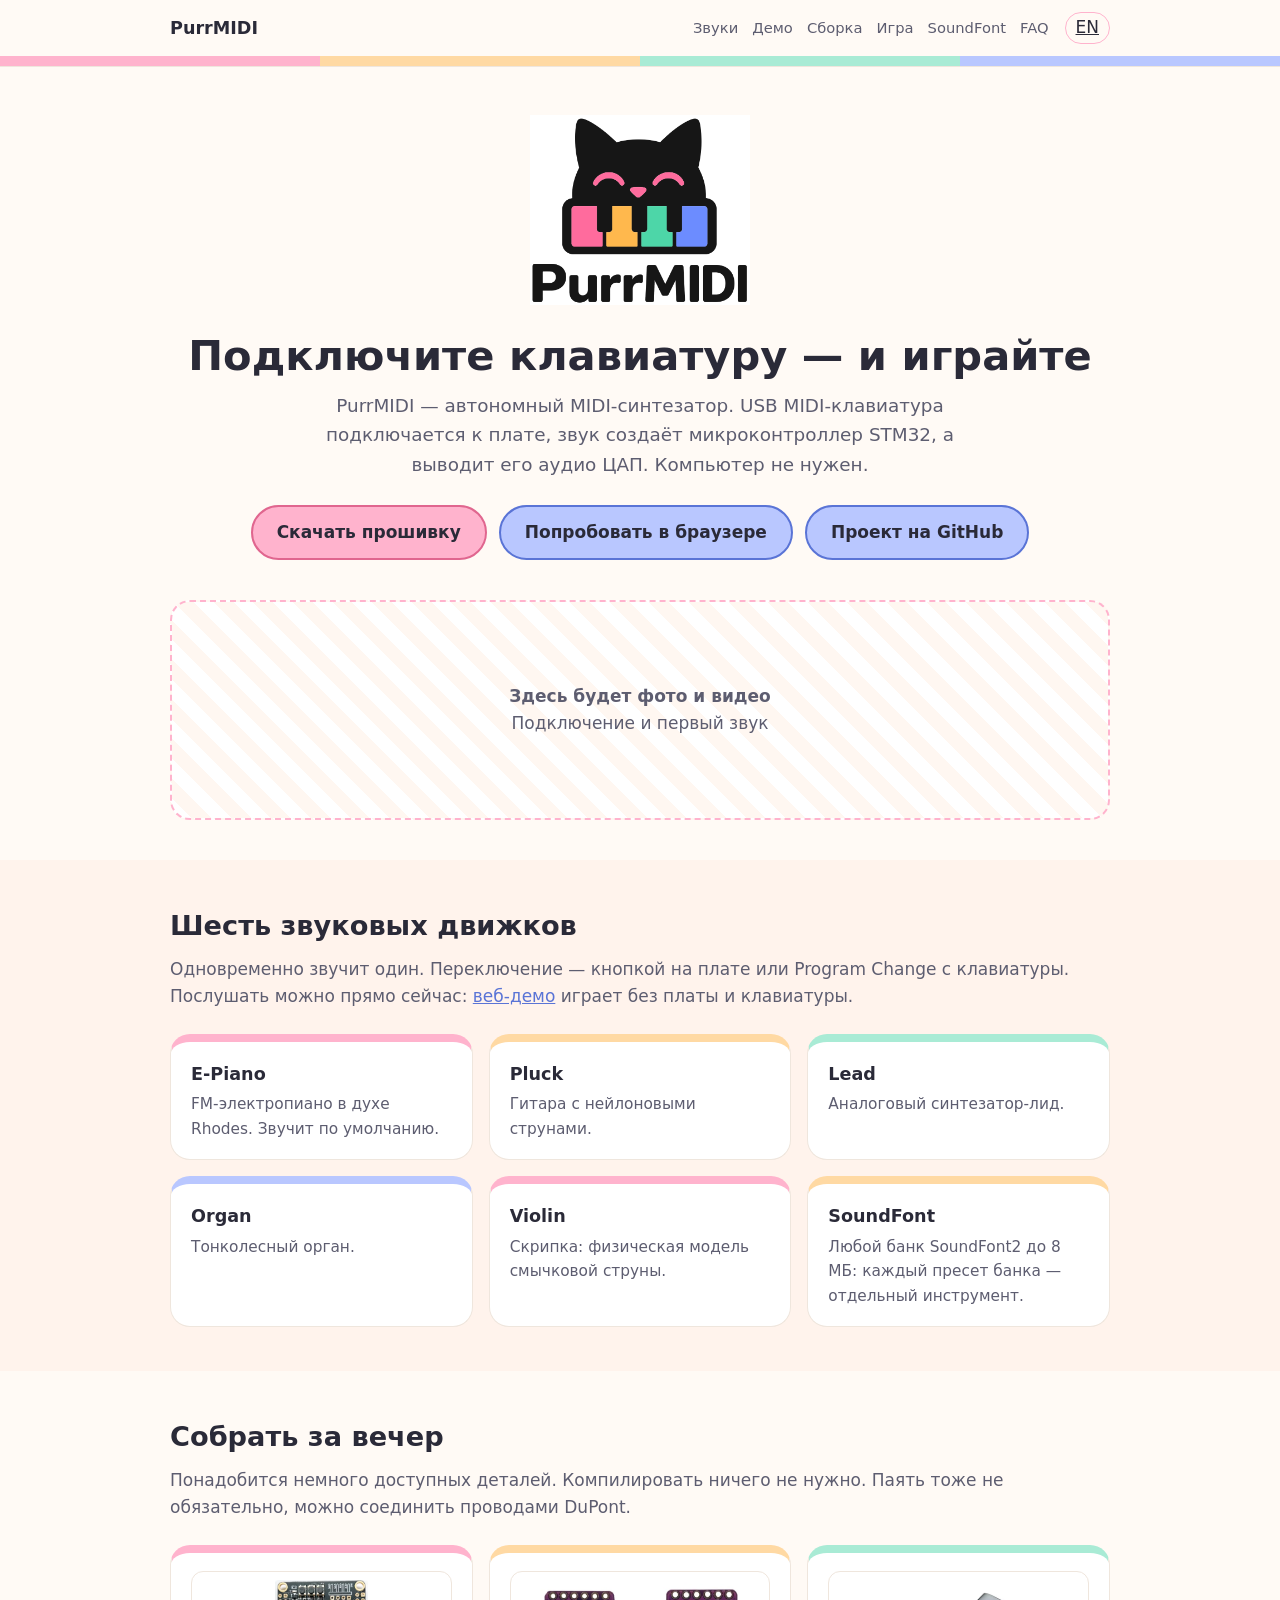
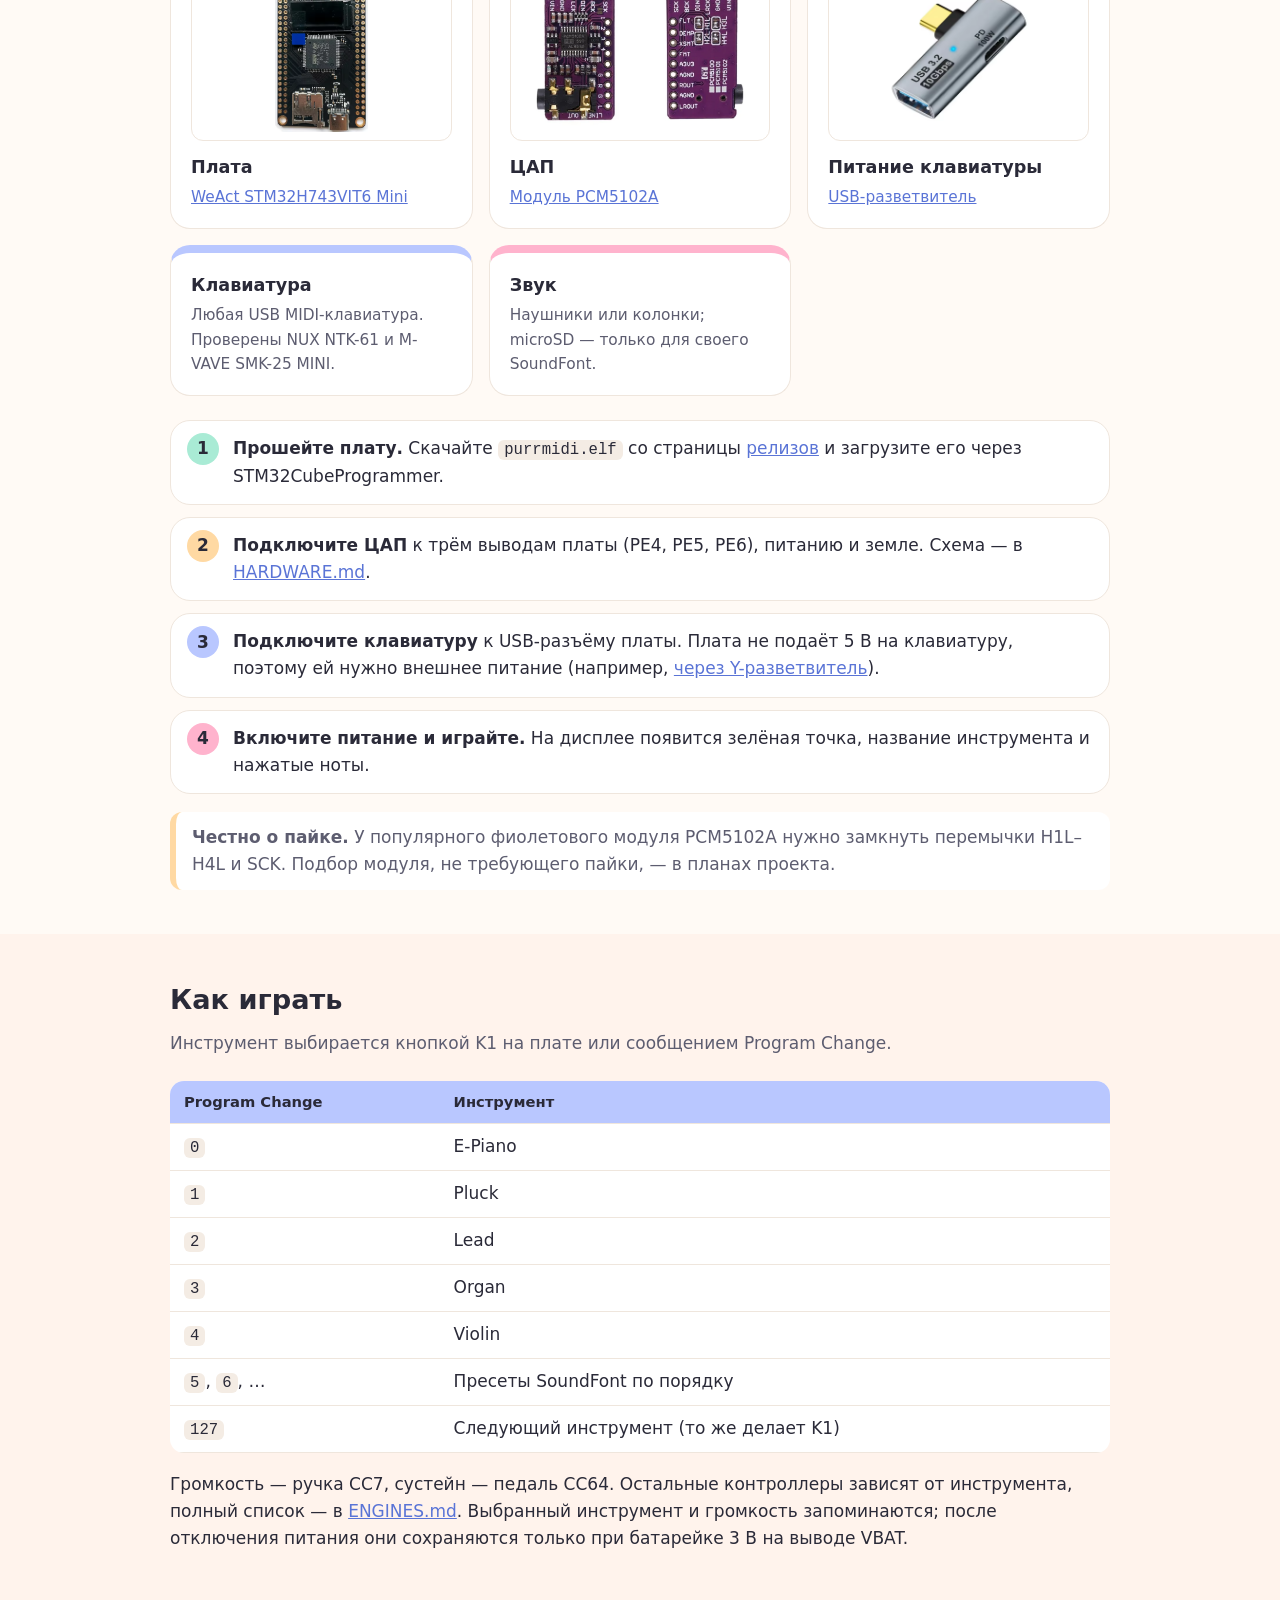
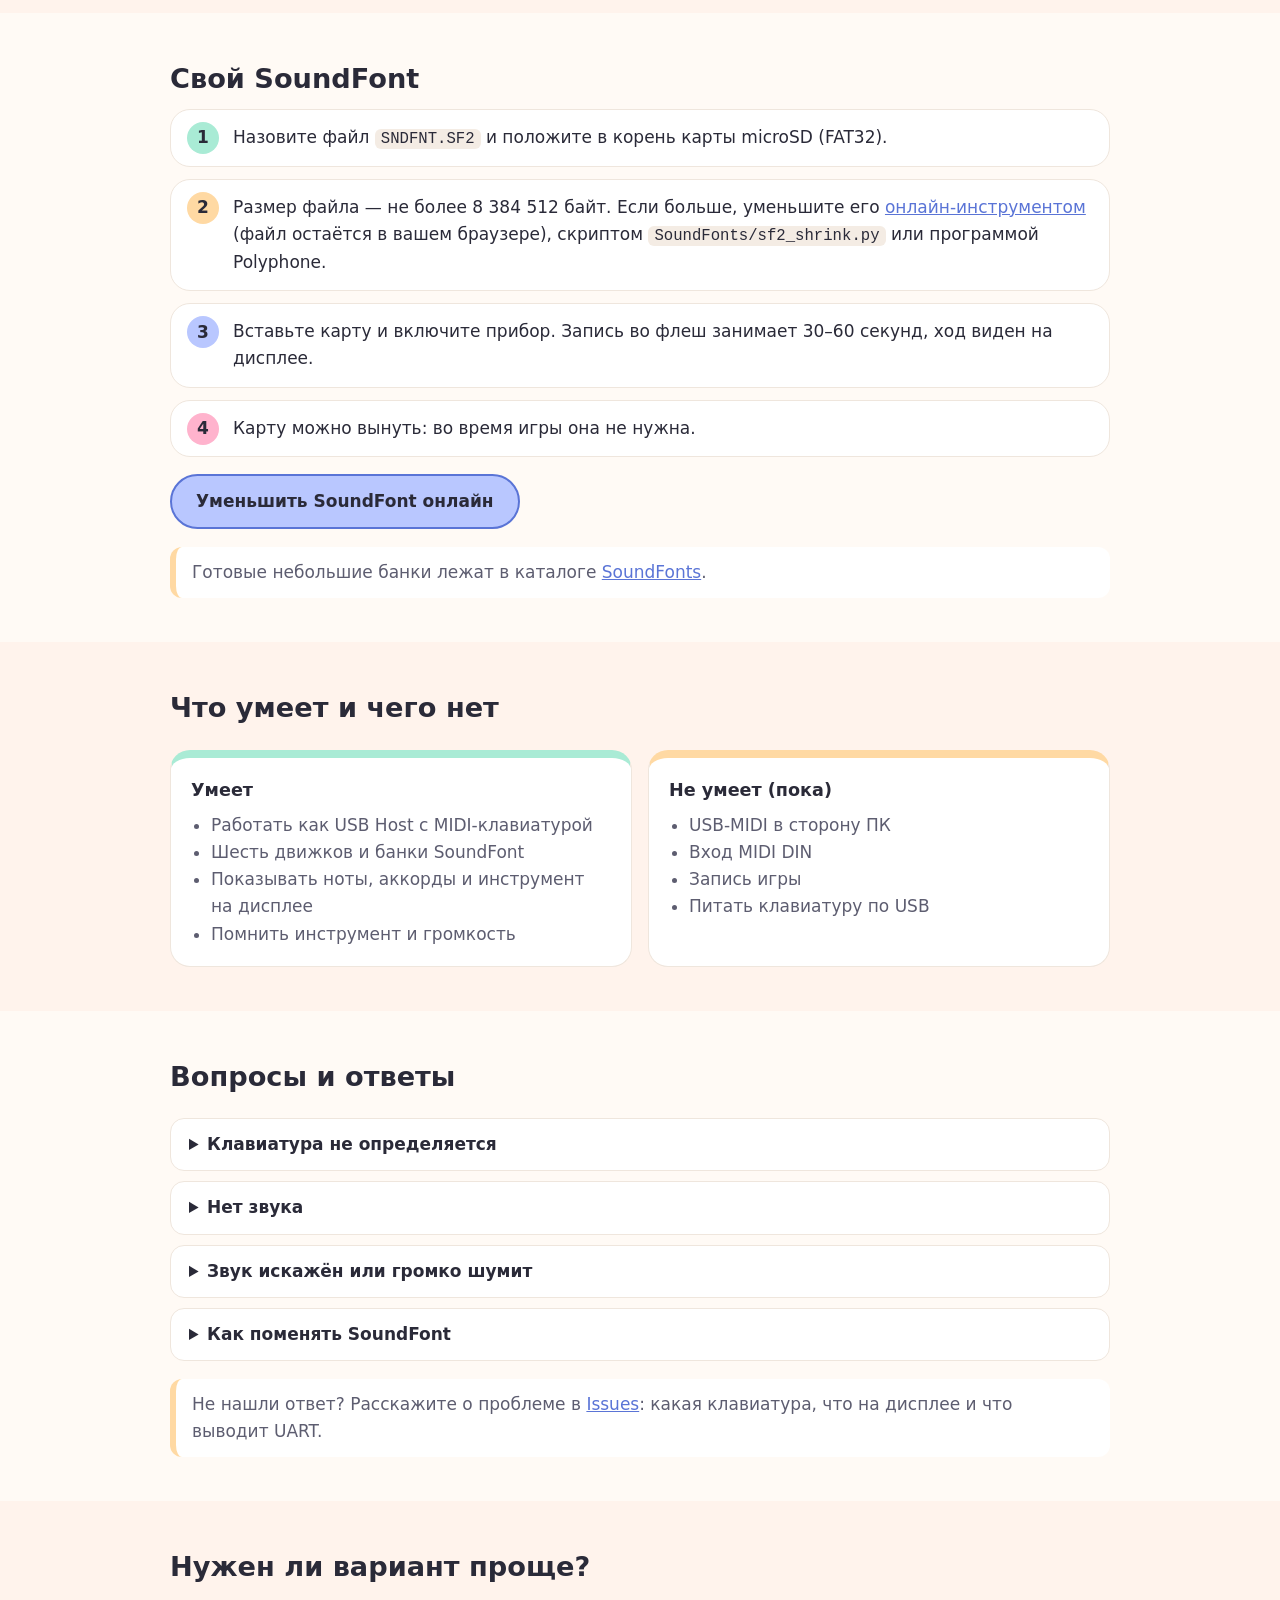
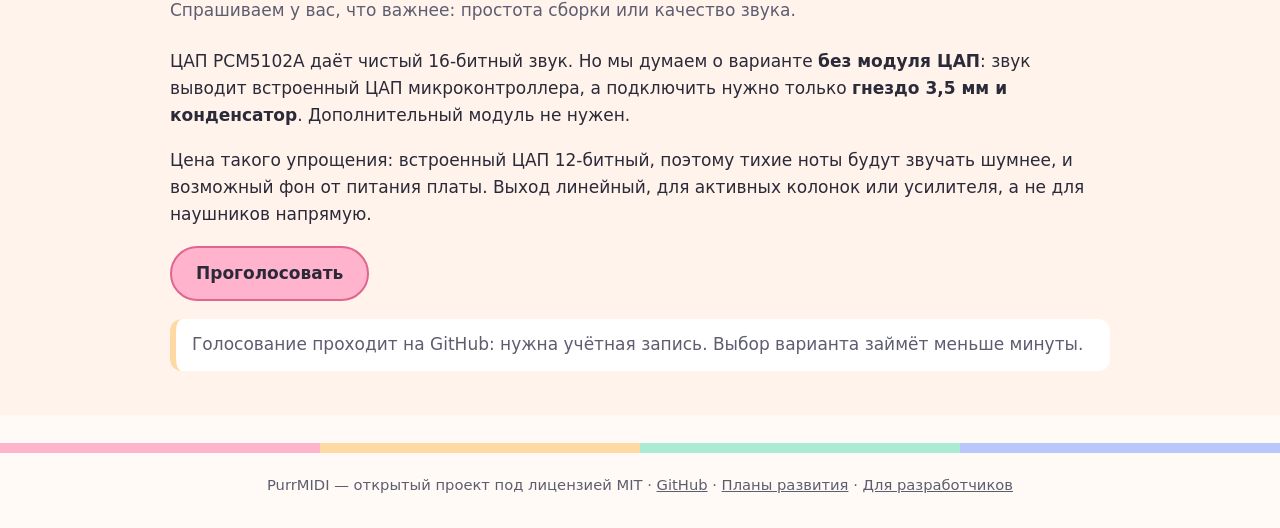
==== site/index.html @ 0ff38f35 "purrmidi-web-demo.patch" ====
<!DOCTYPE html>
<html lang="ru">
<head>
<meta charset="utf-8">
<meta name="viewport" content="width=device-width, initial-scale=1">
<title>PurrMIDI — автономный MIDI-синтезатор на STM32</title>
<meta name="description" content="Подключите USB MIDI-клавиатуру — и сразу играйте. DIY за вечер, открытый код.">
<link rel="icon" href="logo.png">
<link rel="alternate" hreflang="en" href="en/">
<link rel="stylesheet" href="style.css">
</head>
<body>

<header class="top">
  <div class="wrap">
    <a class="brand" href="#">PurrMIDI</a>
    <nav>
      <a href="#sounds">Звуки</a>
      <a href="demo/">Демо</a>
      <a href="#build">Сборка</a>
      <a href="#play">Игра</a>
      <a href="#soundfont">SoundFont</a>
      <a href="#faq">FAQ</a>
    </nav>
    <a class="lang" href="en/">EN</a>
  </div>
  <div class="keys"><i></i><i></i><i></i><i></i></div>
</header>

<main>
<div class="wrap hero">
  <img class="logo" src="logo.png" alt="PurrMIDI: чёрный кот за разноцветными клавишами">
  <h1>Подключите клавиатуру — и играйте</h1>
  <p class="lead">PurrMIDI — автономный MIDI-синтезатор. USB MIDI-клавиатура подключается к плате, звук создаёт микроконтроллер STM32, а выводит его аудио ЦАП. Компьютер не нужен.</p>
  <div class="btns">
    <a class="btn" href="https://github.com/purrrock/purrmidi/releases/latest">Скачать прошивку</a>
    <a class="btn alt" href="demo/">Попробовать в браузере</a>
    <a class="btn alt" href="https://github.com/purrrock/purrmidi">Проект на GitHub</a>
  </div>
</div>

<div class="wrap" style="padding-bottom:40px">
  <div class="media">
    <div><strong>Здесь будет фото и видео</strong><br>Подключение и первый звук</div>
  </div>
</div>

<section id="sounds" class="tint">
  <div class="wrap">
    <h2>Шесть звуковых движков</h2>
    <p class="sub">Одновременно звучит один. Переключение — кнопкой на плате или Program Change с клавиатуры. Послушать можно прямо сейчас: <a href="demo/">веб-демо</a> играет без платы и клавиатуры.</p>
    <div class="grid">
      <div class="card"><h3>E-Piano</h3><p>FM-электропиано в духе Rhodes. Звучит по умолчанию.</p></div>
      <div class="card"><h3>Pluck</h3><p>Гитара с нейлоновыми струнами.</p></div>
      <div class="card"><h3>Lead</h3><p>Аналоговый синтезатор-лид.</p></div>
      <div class="card"><h3>Organ</h3><p>Тонколесный орган.</p></div>
      <div class="card"><h3>Violin</h3><p>Скрипка: физическая модель смычковой струны.</p></div>
      <div class="card"><h3>SoundFont</h3><p>Любой банк SoundFont2 до 8 МБ: каждый пресет банка — отдельный инструмент.</p></div>
    </div>
  </div>
</section>

<section id="build">
  <div class="wrap">
    <h2>Собрать за вечер</h2>
    <p class="sub">Понадобится немного доступных деталей. Компилировать ничего не нужно. Паять тоже не обязательно, можно соединить проводами DuPont.</p>
    <div class="grid" style="margin-bottom:24px">
      <div class="card part"><a class="pic" href="https://aliexpress.ru/item/1005006632336183.html"><img src="WeAct_STM32H743VIT6_mini.png" width="287" height="466" alt="Плата WeAct STM32H743VIT6 Mini: чип, дисплей, разъёмы microSD и USB-C" loading="lazy"></a><h3>Плата</h3><p><a href="https://aliexpress.ru/item/1005006632336183.html">WeAct STM32H743VIT6 Mini</a></p></div>
      <div class="card part"><a class="pic" href="https://aliexpress.ru/item/1005009717341228.html"><img src="PCM5102.webp" width="800" height="800" alt="Модуль ЦАП PCM5102A, вид спереди и сзади" loading="lazy"></a><h3>ЦАП</h3><p><a href="https://aliexpress.ru/item/1005009717341228.html">Модуль PCM5102A</a></p></div>
      <div class="card part"><a class="pic" href="https://aliexpress.ru/item/1005008193444956.html"><img src="y-conn.avif" width="640" height="640" alt="Угловой USB-переходник с дополнительным портом питания USB-C" loading="lazy"></a><h3>Питание клавиатуры</h3><p><a href="https://aliexpress.ru/item/1005008193444956.html">USB-разветвитель</a></p></div>
      <div class="card"><h3>Клавиатура</h3><p>Любая USB MIDI-клавиатура. Проверены NUX NTK-61 и M-VAVE SMK-25 MINI.</p></div>
      <div class="card"><h3>Звук</h3><p>Наушники или колонки; microSD — только для своего SoundFont.</p></div>
    </div>
    <ol class="steps">
      <li><strong>Прошейте плату.</strong> Скачайте <code>purrmidi.elf</code> со страницы <a href="https://github.com/purrrock/purrmidi/releases/latest">релизов</a> и загрузите его через STM32CubeProgrammer.</li>
      <li><strong>Подключите ЦАП</strong> к трём выводам платы (PE4, PE5, PE6), питанию и земле. Схема — в <a href="https://github.com/purrrock/purrmidi/blob/main/docs/HARDWARE.md">HARDWARE.md</a>.</li>
      <li><strong>Подключите клавиатуру</strong> к USB-разъёму платы. Плата не подаёт 5 В на клавиатуру, поэтому ей нужно внешнее питание (например, <a href="https://aliexpress.ru/item/1005008193444956.html">через Y-разветвитель</a>).</li>
      <li><strong>Включите питание и играйте.</strong> На дисплее появится зелёная точка, название инструмента и нажатые ноты.</li>
    </ol>
    <p class="note"><strong>Честно о пайке.</strong> У популярного фиолетового модуля PCM5102A нужно замкнуть перемычки H1L–H4L и SCK. Подбор модуля, не требующего пайки, — в планах проекта.</p>
  </div>
</section>

<section id="play" class="tint">
  <div class="wrap">
    <h2>Как играть</h2>
    <p class="sub">Инструмент выбирается кнопкой K1 на плате или сообщением Program Change.</p>
    <div class="scroll">
    <table>
      <tr><th>Program Change</th><th>Инструмент</th></tr>
      <tr><td><code>0</code></td><td>E-Piano</td></tr>
      <tr><td><code>1</code></td><td>Pluck</td></tr>
      <tr><td><code>2</code></td><td>Lead</td></tr>
      <tr><td><code>3</code></td><td>Organ</td></tr>
      <tr><td><code>4</code></td><td>Violin</td></tr>
      <tr><td><code>5</code>, <code>6</code>, …</td><td>Пресеты SoundFont по порядку</td></tr>
      <tr><td><code>127</code></td><td>Следующий инструмент (то же делает K1)</td></tr>
    </table>
    </div>
    <p style="margin-top:18px">Громкость — ручка CC7, сустейн — педаль CC64. Остальные контроллеры зависят от инструмента, полный список — в <a href="https://github.com/purrrock/purrmidi/blob/main/docs/ENGINES.md">ENGINES.md</a>. Выбранный инструмент и громкость запоминаются; после отключения питания они сохраняются только при батарейке 3 В на выводе VBAT.</p>
  </div>
</section>

<section id="soundfont">
  <div class="wrap">
    <h2>Свой SoundFont</h2>
    <ol class="steps">
      <li>Назовите файл <code>SNDFNT.SF2</code> и положите в корень карты microSD (FAT32).</li>
      <li>Размер файла — не более 8 384 512 байт. Если больше, уменьшите его <a href="sf2/">онлайн-инструментом</a> (файл остаётся в вашем браузере), скриптом <code>SoundFonts/sf2_shrink.py</code> или программой Polyphone.</li>
      <li>Вставьте карту и включите прибор. Запись во флеш занимает 30–60 секунд, ход виден на дисплее.</li>
      <li>Карту можно вынуть: во время игры она не нужна.</li>
    </ol>
    <p><a class="btn alt" href="sf2/">Уменьшить SoundFont онлайн</a></p>
    <p class="note">Готовые небольшие банки лежат в каталоге <a href="https://github.com/purrrock/purrmidi/tree/main/SoundFonts">SoundFonts</a>.</p>
  </div>
</section>

<section class="tint">
  <div class="wrap">
    <h2>Что умеет и чего нет</h2>
    <div class="two" style="margin-top:20px">
      <div class="card yes"><h3>Умеет</h3>
        <ul>
          <li>Работать как USB Host с MIDI-клавиатурой</li>
          <li>Шесть движков и банки SoundFont</li>
          <li>Показывать ноты, аккорды и инструмент на дисплее</li>
          <li>Помнить инструмент и громкость</li>
        </ul>
      </div>
      <div class="card no"><h3>Не умеет (пока)</h3>
        <ul>
          <li>USB-MIDI в сторону ПК</li>
          <li>Вход MIDI DIN</li>
          <li>Запись игры</li>
          <li>Питать клавиатуру по USB</li>
        </ul>
      </div>
    </div>
  </div>
</section>

<section id="faq">
  <div class="wrap">
    <h2>Вопросы и ответы</h2>
    <div style="margin-top:20px">
      <details><summary>Клавиатура не определяется</summary>
        <p>Плата не подаёт 5 В на разъём, поэтому клавиатуре нужно внешнее питание. Если плата и клавиатура питаются от одного источника, используйте Y-разветвитель. Точка в шапке дисплея: серая — клавиатуры нет, жёлтая — идёт определение, зелёная — готово.</p></details>
      <details><summary>Нет звука</summary>
        <p>На модуле PCM5102A должна быть замкнута перемычка H3L на H (иначе ЦАП в режиме Mute) и перемычка SCK на лицевой стороне. Проверьте также пайку и подключение выводов PE4, PE5, PE6.</p></details>
      <details><summary>Звук искажён или громко шумит</summary>
        <p>Скорее всего, перемычка H4L (FMT) замкнута на H. Для формата I2S она должна быть на L.</p></details>
      <details><summary>Как поменять SoundFont</summary>
        <p>Положите новый <code>SNDFNT.SF2</code> на карту microSD, вставьте карту и включите прибор. Банк перезапишется автоматически.</p></details>
    </div>
    <p class="note">Не нашли ответ? Расскажите о проблеме в <a href="https://github.com/purrrock/purrmidi/issues">Issues</a>: какая клавиатура, что на дисплее и что выводит UART.</p>
  </div>
</section>
<section id="poll" class="tint">
  <div class="wrap">
    <h2>Нужен ли вариант проще?</h2>
    <p class="sub">Спрашиваем у вас, что важнее: простота сборки или качество звука.</p>
    <p>ЦАП PCM5102A даёт чистый 16-битный звук. Но мы думаем о варианте <strong>без модуля ЦАП</strong>: звук выводит встроенный ЦАП микроконтроллера, а подключить нужно только <strong>гнездо 3,5 мм и конденсатор</strong>. Дополнительный модуль не нужен.</p>
    <p>Цена такого упрощения: встроенный ЦАП 12-битный, поэтому тихие ноты будут звучать шумнее, и возможный фон от питания платы. Выход линейный, для активных колонок или усилителя, а не для наушников напрямую.</p>
    <div class="btns" style="justify-content:flex-start;margin-top:18px">
      <a class="btn" href="https://github.com/purrrock/purrmidi/issues/new?template=audio_poll.yml">Проголосовать</a>
    </div>
    <p class="note">Голосование проходит на GitHub: нужна учётная запись. Выбор варианта займёт меньше минуты.</p>
  </div>
</section>
</main>

<footer>
  <div class="keys"><i></i><i></i><i></i><i></i></div>
  <div class="wrap" style="padding-top:20px">
    PurrMIDI — открытый проект под лицензией MIT ·
    <a href="https://github.com/purrrock/purrmidi">GitHub</a> ·
    <a href="https://github.com/purrrock/purrmidi/blob/main/ROADMAP.md">Планы развития</a> ·
    <a href="https://github.com/purrrock/purrmidi/blob/main/docs/ARCHITECTURE.md">Для разработчиков</a>
  </div>
</footer>

</body>
</html>
---- site/style.css ----
:root {
  /* Цвета логотипа, смягчённые до пастельных */
  --pink: #ffb3cd;
  --orange: #ffd9a3;
  --green: #a9ebd5;
  --blue: #b9c7ff;
  --pink-d: #e0668f;
  --blue-d: #5a74d6;
  --ink: #2a2a38;
  --ink-soft: #5d5d70;
  --bg: #fffaf5;
  --card: #ffffff;
  --line: #efe6dd;
  --radius: 20px;
}
* { box-sizing: border-box; }
html { scroll-behavior: smooth; scroll-padding-top: 72px; }
body {
  margin: 0;
  font: 17px/1.6 system-ui, -apple-system, "Segoe UI", Roboto, "Helvetica Neue", Arial, sans-serif;
  color: var(--ink);
  background: var(--bg);
}
a { color: var(--blue-d); }
img { max-width: 100%; height: auto; }
.wrap { max-width: 980px; margin: 0 auto; padding: 0 20px; }

/* Шапка */
header.top {
  position: sticky; top: 0; z-index: 10;
  background: rgba(255, 250, 245, .92);
  backdrop-filter: blur(8px);
  border-bottom: 1px solid var(--line);
}
header.top .wrap { display: flex; align-items: center; gap: 16px; min-height: 56px; }
header.top .brand { font-weight: 800; color: var(--ink); text-decoration: none; font-size: 1.1rem; }
header.top nav { margin-left: auto; display: flex; gap: 14px; flex-wrap: wrap; font-size: .92rem; }
header.top nav a { color: var(--ink-soft); text-decoration: none; }
header.top nav a:hover { color: var(--ink); }
header.top .lang { border: 1.5px solid var(--pink); border-radius: 999px; padding: 1px 10px; color: var(--ink); }

/* Полоска «клавиши» из цветов логотипа */
.keys { display: flex; height: 10px; }
.keys i { flex: 1; }
.keys i:nth-child(4n+1) { background: var(--pink); }
.keys i:nth-child(4n+2) { background: var(--orange); }
.keys i:nth-child(4n+3) { background: var(--green); }
.keys i:nth-child(4n+4) { background: var(--blue); }

/* Герой */
.hero { padding: 48px 0 40px; text-align: center; }
.hero img.logo { width: 220px; }
.hero h1 { font-size: clamp(1.8rem, 5vw, 2.6rem); line-height: 1.2; margin: 18px 0 10px; }
.hero p.lead { font-size: 1.15rem; color: var(--ink-soft); max-width: 640px; margin: 0 auto 26px; }
.btns { display: flex; gap: 12px; justify-content: center; flex-wrap: wrap; }
.btn {
  display: inline-block; padding: 12px 24px; border-radius: 999px;
  font-weight: 700; text-decoration: none; color: var(--ink);
  background: var(--pink); border: 2px solid var(--pink-d);
}
.btn:hover { background: #ffc4d8; }
.btn.alt { background: var(--blue); border-color: var(--blue-d); }
.btn.alt:hover { background: #cbd6ff; }

/* Секции */
section { padding: 44px 0; }
section.tint { background: #fff3ec; }
h2 { font-size: 1.7rem; margin: 0 0 8px; }
h2 + p.sub { color: var(--ink-soft); margin: 0 0 24px; }
.grid { display: grid; gap: 16px; grid-template-columns: repeat(auto-fit, minmax(250px, 1fr)); }
.card {
  background: var(--card); border: 1px solid var(--line);
  border-radius: var(--radius); padding: 18px 20px;
  border-top: 8px solid var(--pink);
}
.card:nth-child(4n+2) { border-top-color: var(--orange); }
.card:nth-child(4n+3) { border-top-color: var(--green); }
.card:nth-child(4n+4) { border-top-color: var(--blue); }
.card h3 { margin: 0 0 4px; font-size: 1.1rem; }
.card p { margin: 0; color: var(--ink-soft); font-size: .96rem; }

/* Карточки деталей с фото */
.card.part img {
  display: block; width: 100%; height: 170px; object-fit: contain;
  margin: 0 0 12px; padding: 8px; background: #fff;
  border: 1px solid var(--line); border-radius: 12px;
}
.card.part a.pic { display: block; }

/* Место под фото и видео */
.media {
  display: grid; place-items: center; min-height: 220px;
  background: repeating-linear-gradient(45deg, #fff, #fff 14px, #fff7f1 14px, #fff7f1 28px);
  border: 2px dashed var(--pink); border-radius: var(--radius);
  color: var(--ink-soft); text-align: center; padding: 20px;
}

/* Шаги */
ol.steps { list-style: none; counter-reset: s; padding: 0; margin: 0; display: grid; gap: 12px; }
ol.steps li {
  counter-increment: s; position: relative; background: var(--card);
  border: 1px solid var(--line); border-radius: var(--radius); padding: 14px 18px 14px 62px;
}
ol.steps li::before {
  content: counter(s); position: absolute; left: 16px; top: 12px;
  width: 32px; height: 32px; border-radius: 50%; display: grid; place-items: center;
  font-weight: 800; background: var(--green);
}
ol.steps li:nth-child(4n+2)::before { background: var(--orange); }
ol.steps li:nth-child(4n+3)::before { background: var(--blue); }
ol.steps li:nth-child(4n+4)::before { background: var(--pink); }

/* Таблицы */
.scroll { overflow-x: auto; }
table { border-collapse: collapse; width: 100%; background: var(--card); border-radius: 14px; overflow: hidden; }
th, td { text-align: left; padding: 9px 14px; border-bottom: 1px solid var(--line); vertical-align: top; }
th { background: var(--blue); font-size: .92rem; }
code { background: #f4ece4; padding: 1px 6px; border-radius: 6px; font-size: .92em; }

/* Можно / нельзя */
.two { display: grid; gap: 16px; grid-template-columns: repeat(auto-fit, minmax(280px, 1fr)); }
.two .card ul { margin: 8px 0 0; padding-left: 20px; color: var(--ink-soft); }
.two .yes { border-top-color: var(--green); }
.two .no { border-top-color: var(--orange); }

/* Заметка */
.note {
  background: #fff; border-left: 6px solid var(--orange); border-radius: 12px;
  padding: 12px 16px; margin: 18px 0 0; color: var(--ink-soft);
}

/* FAQ */
details { background: var(--card); border: 1px solid var(--line); border-radius: 14px; padding: 12px 18px; margin-bottom: 10px; }
summary { cursor: pointer; font-weight: 700; }
details p, details ul { color: var(--ink-soft); margin: 8px 0 0; }

footer { padding: 28px 0 40px; color: var(--ink-soft); font-size: .92rem; text-align: center; }
footer a { color: var(--ink-soft); }

@media (max-width: 640px) {
  header.top nav { display: none; }
  header.top .lang { margin-left: auto; }
}
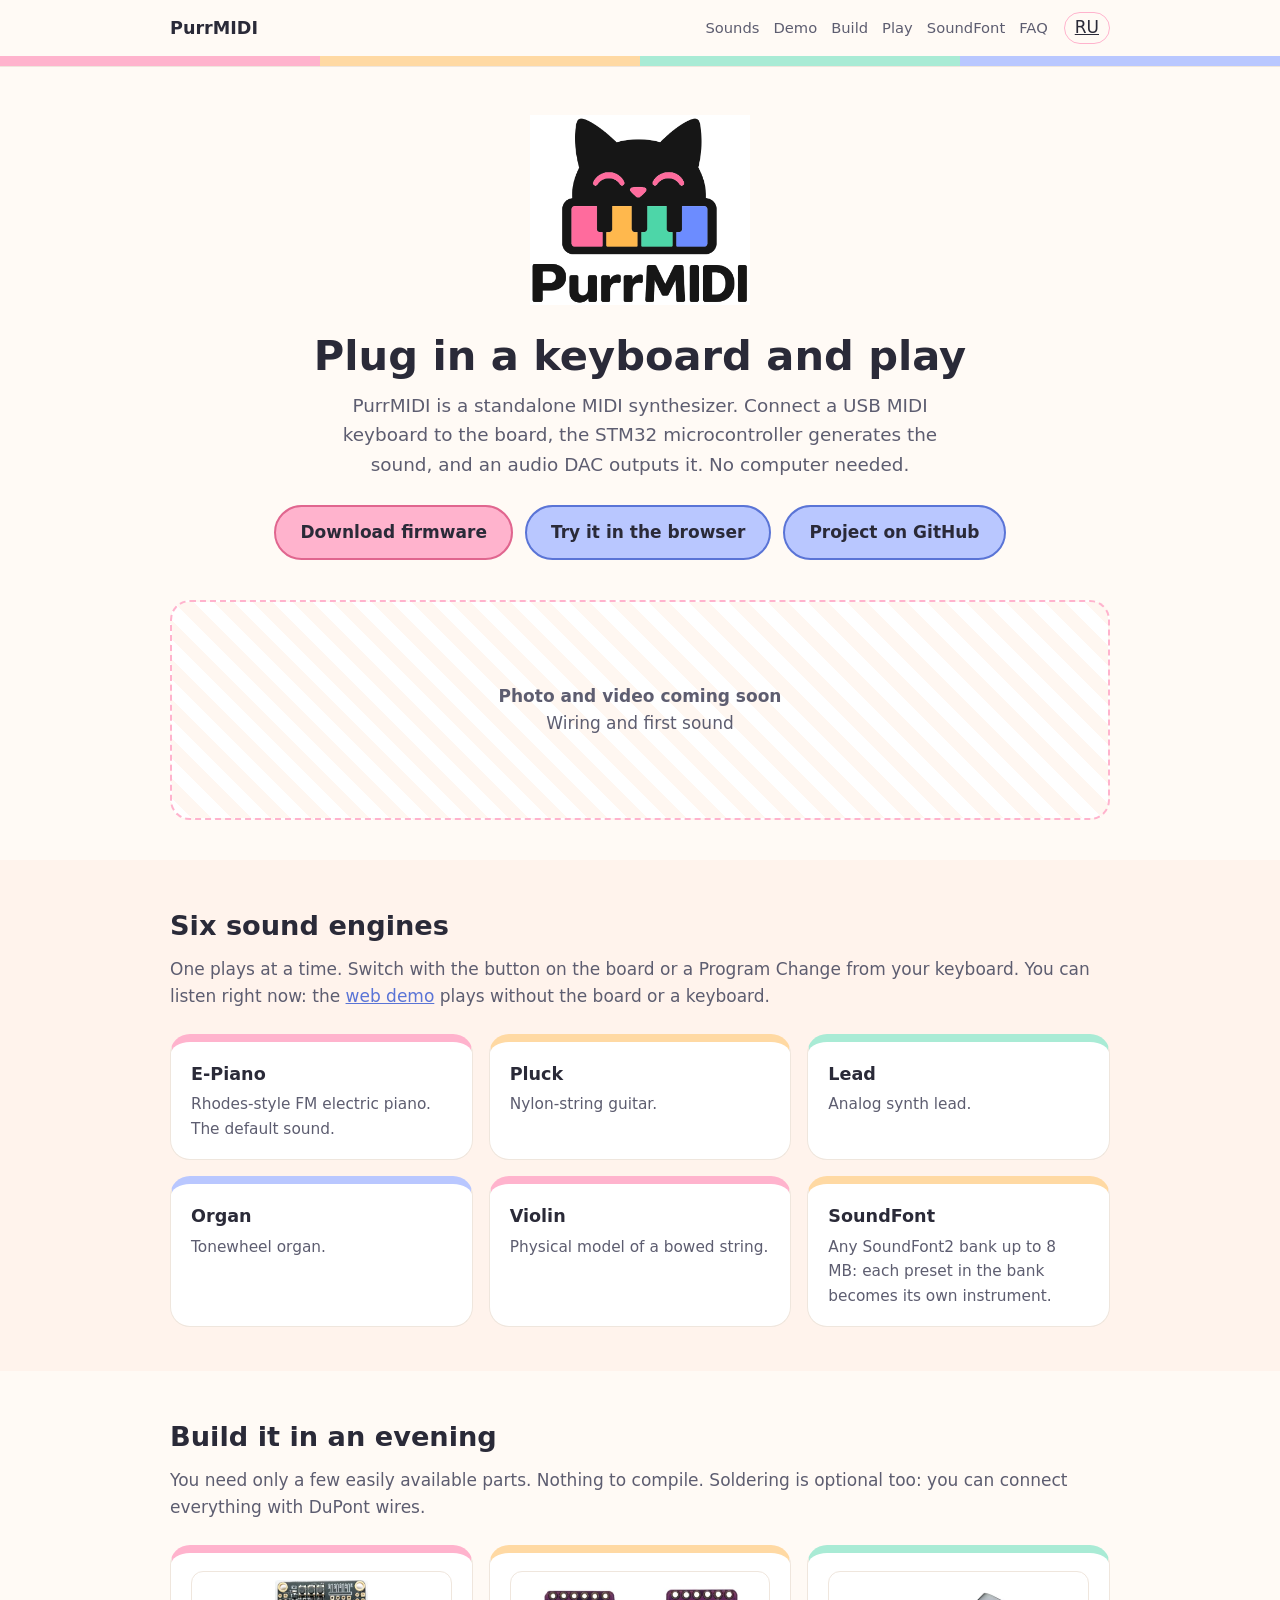
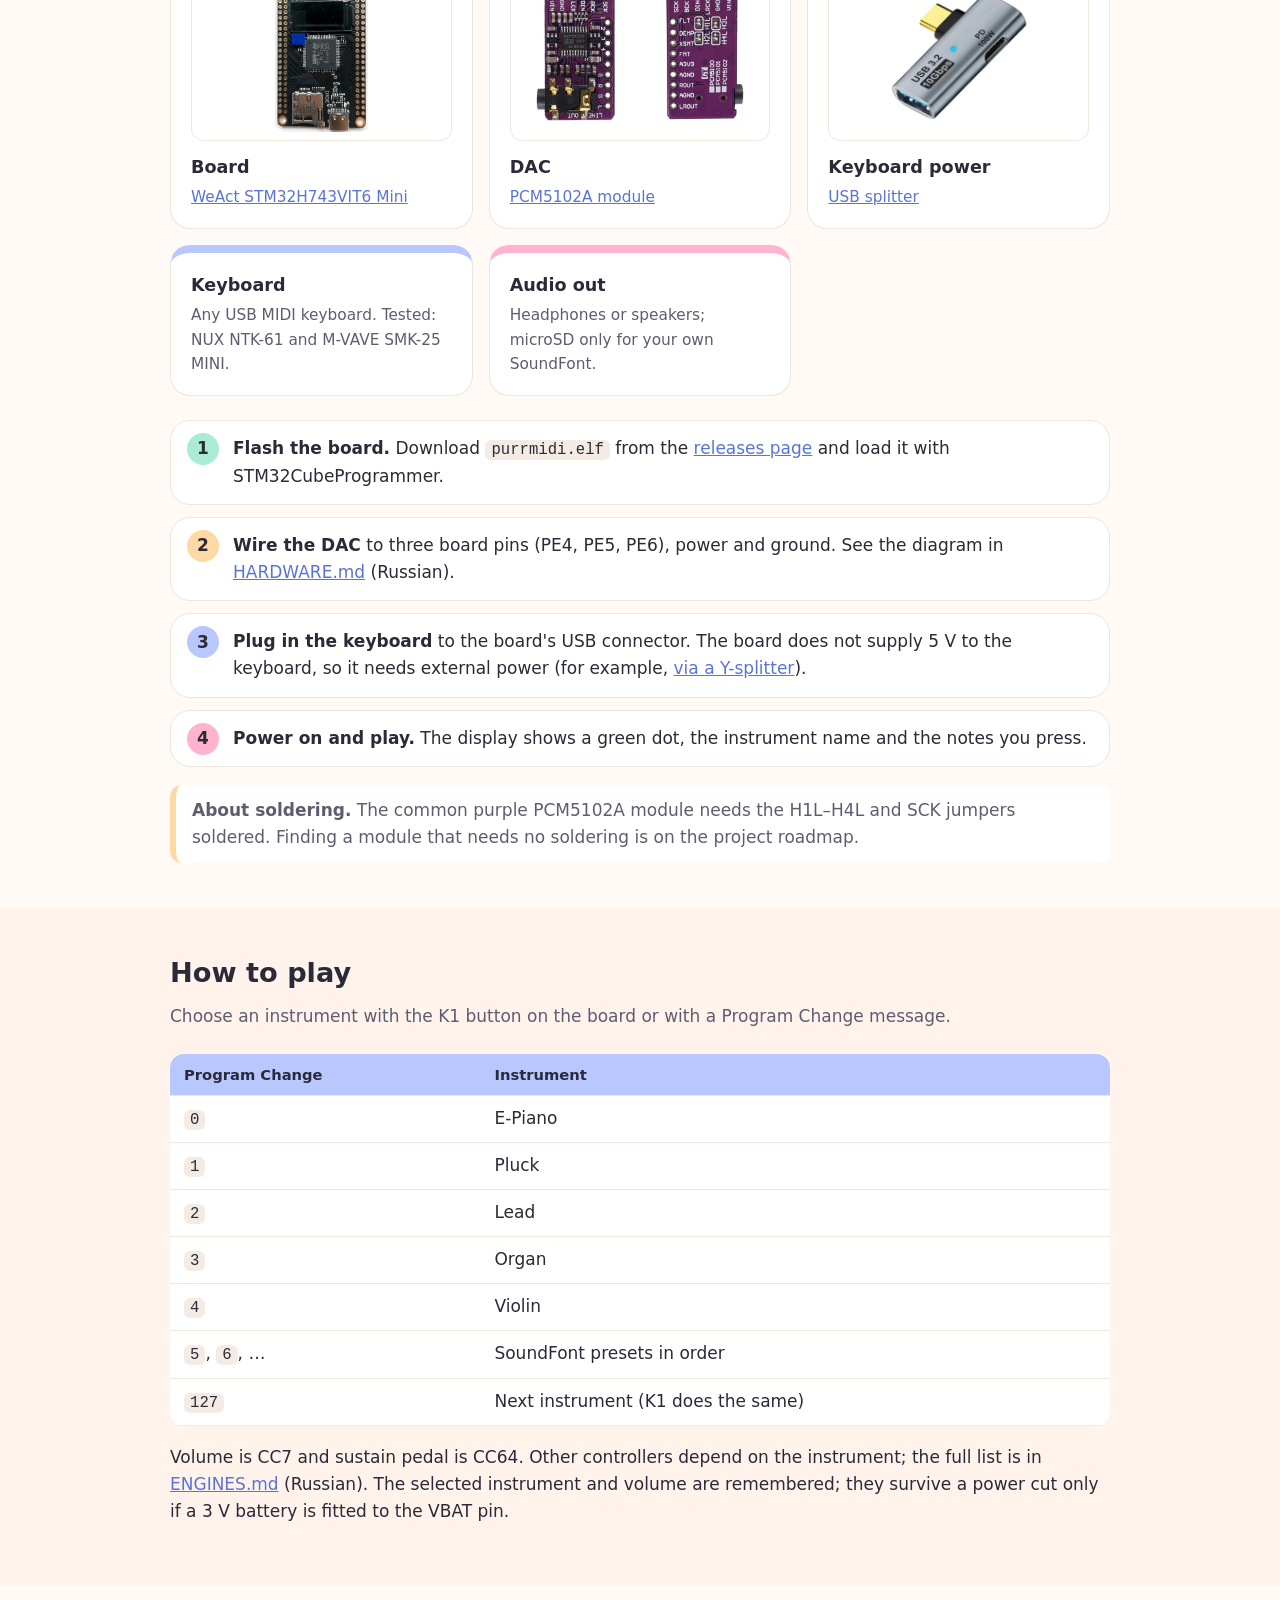
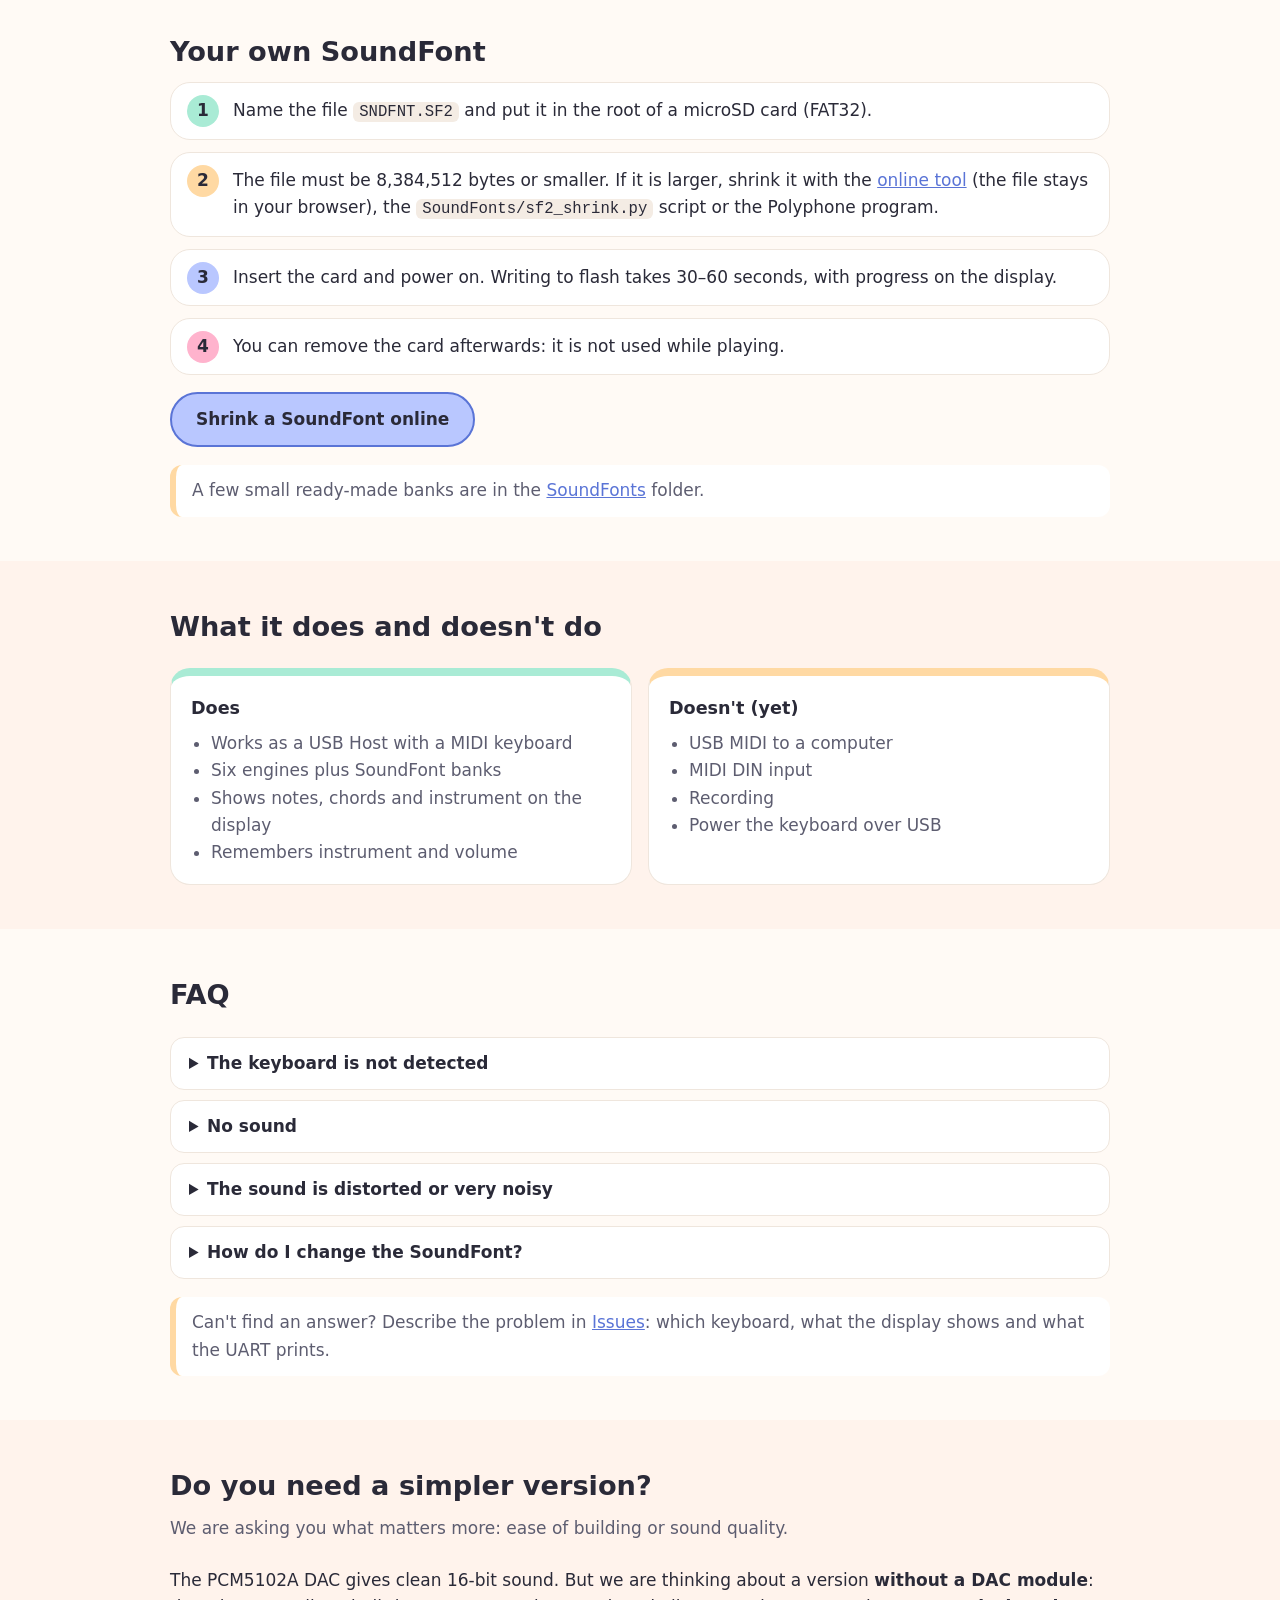
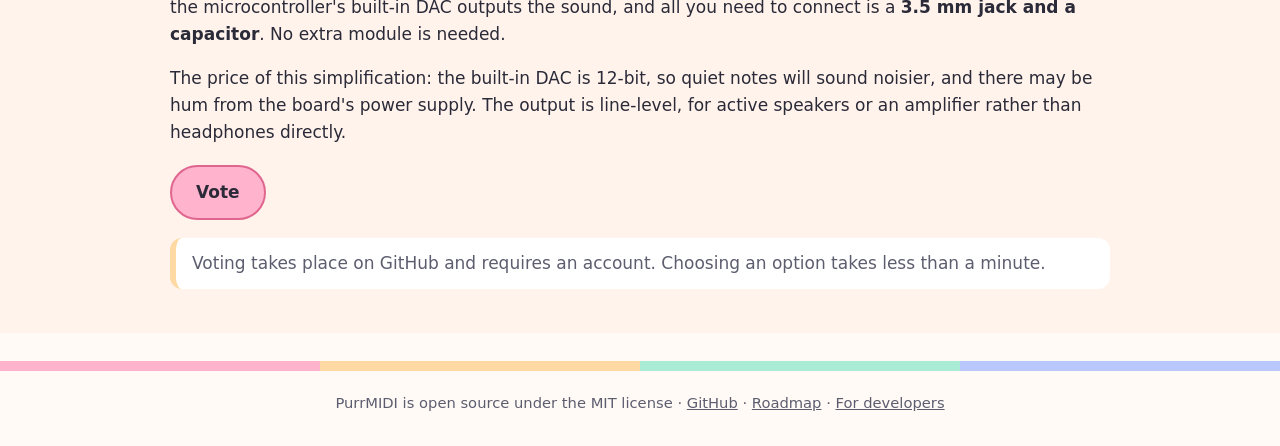
==== commit c4d285c1: "purrmidi-site-en-default.patch" ====
--- a/site/index.html
+++ b/site/index.html
@@ -1,12 +1,12 @@
 <!DOCTYPE html>
-<html lang="ru">
+<html lang="en">
 <head>
 <meta charset="utf-8">
 <meta name="viewport" content="width=device-width, initial-scale=1">
-<title>PurrMIDI — автономный MIDI-синтезатор на STM32</title>
-<meta name="description" content="Подключите USB MIDI-клавиатуру — и сразу играйте. DIY за вечер, открытый код.">
+<title>PurrMIDI — a standalone MIDI synthesizer on STM32</title>
+<meta name="description" content="Plug in a USB MIDI keyboard and start playing. DIY in an evening, open source.">
 <link rel="icon" href="logo.png">
-<link rel="alternate" hreflang="en" href="en/">
+<link rel="alternate" hreflang="ru" href="ru/">
 <link rel="stylesheet" href="style.css">
 </head>
 <body>
@@ -15,124 +15,124 @@
   <div class="wrap">
     <a class="brand" href="#">PurrMIDI</a>
     <nav>
-      <a href="#sounds">Звуки</a>
-      <a href="demo/">Демо</a>
-      <a href="#build">Сборка</a>
-      <a href="#play">Игра</a>
+      <a href="#sounds">Sounds</a>
+      <a href="demo/">Demo</a>
+      <a href="#build">Build</a>
+      <a href="#play">Play</a>
       <a href="#soundfont">SoundFont</a>
       <a href="#faq">FAQ</a>
     </nav>
-    <a class="lang" href="en/">EN</a>
+    <a class="lang" href="ru/">RU</a>
   </div>
   <div class="keys"><i></i><i></i><i></i><i></i></div>
 </header>
 
 <main>
 <div class="wrap hero">
-  <img class="logo" src="logo.png" alt="PurrMIDI: чёрный кот за разноцветными клавишами">
-  <h1>Подключите клавиатуру — и играйте</h1>
-  <p class="lead">PurrMIDI — автономный MIDI-синтезатор. USB MIDI-клавиатура подключается к плате, звук создаёт микроконтроллер STM32, а выводит его аудио ЦАП. Компьютер не нужен.</p>
+  <img class="logo" src="logo.png" alt="PurrMIDI: a black cat behind colorful piano keys">
+  <h1>Plug in a keyboard and play</h1>
+  <p class="lead">PurrMIDI is a standalone MIDI synthesizer. Connect a USB MIDI keyboard to the board, the STM32 microcontroller generates the sound, and an audio DAC outputs it. No computer needed.</p>
   <div class="btns">
-    <a class="btn" href="https://github.com/purrrock/purrmidi/releases/latest">Скачать прошивку</a>
-    <a class="btn alt" href="demo/">Попробовать в браузере</a>
-    <a class="btn alt" href="https://github.com/purrrock/purrmidi">Проект на GitHub</a>
+    <a class="btn" href="https://github.com/purrrock/purrmidi/releases/latest">Download firmware</a>
+    <a class="btn alt" href="demo/">Try it in the browser</a>
+    <a class="btn alt" href="https://github.com/purrrock/purrmidi">Project on GitHub</a>
   </div>
 </div>
 
 <div class="wrap" style="padding-bottom:40px">
   <div class="media">
-    <div><strong>Здесь будет фото и видео</strong><br>Подключение и первый звук</div>
+    <div><strong>Photo and video coming soon</strong><br>Wiring and first sound</div>
   </div>
 </div>
 
 <section id="sounds" class="tint">
   <div class="wrap">
-    <h2>Шесть звуковых движков</h2>
-    <p class="sub">Одновременно звучит один. Переключение — кнопкой на плате или Program Change с клавиатуры. Послушать можно прямо сейчас: <a href="demo/">веб-демо</a> играет без платы и клавиатуры.</p>
+    <h2>Six sound engines</h2>
+    <p class="sub">One plays at a time. Switch with the button on the board or a Program Change from your keyboard. You can listen right now: the <a href="demo/">web demo</a> plays without the board or a keyboard.</p>
     <div class="grid">
-      <div class="card"><h3>E-Piano</h3><p>FM-электропиано в духе Rhodes. Звучит по умолчанию.</p></div>
-      <div class="card"><h3>Pluck</h3><p>Гитара с нейлоновыми струнами.</p></div>
-      <div class="card"><h3>Lead</h3><p>Аналоговый синтезатор-лид.</p></div>
-      <div class="card"><h3>Organ</h3><p>Тонколесный орган.</p></div>
-      <div class="card"><h3>Violin</h3><p>Скрипка: физическая модель смычковой струны.</p></div>
-      <div class="card"><h3>SoundFont</h3><p>Любой банк SoundFont2 до 8 МБ: каждый пресет банка — отдельный инструмент.</p></div>
+      <div class="card"><h3>E-Piano</h3><p>Rhodes-style FM electric piano. The default sound.</p></div>
+      <div class="card"><h3>Pluck</h3><p>Nylon-string guitar.</p></div>
+      <div class="card"><h3>Lead</h3><p>Analog synth lead.</p></div>
+      <div class="card"><h3>Organ</h3><p>Tonewheel organ.</p></div>
+      <div class="card"><h3>Violin</h3><p>Physical model of a bowed string.</p></div>
+      <div class="card"><h3>SoundFont</h3><p>Any SoundFont2 bank up to 8 MB: each preset in the bank becomes its own instrument.</p></div>
     </div>
   </div>
 </section>
 
 <section id="build">
   <div class="wrap">
-    <h2>Собрать за вечер</h2>
-    <p class="sub">Понадобится немного доступных деталей. Компилировать ничего не нужно. Паять тоже не обязательно, можно соединить проводами DuPont.</p>
+    <h2>Build it in an evening</h2>
+    <p class="sub">You need only a few easily available parts. Nothing to compile. Soldering is optional too: you can connect everything with DuPont wires.</p>
     <div class="grid" style="margin-bottom:24px">
-      <div class="card part"><a class="pic" href="https://aliexpress.ru/item/1005006632336183.html"><img src="WeAct_STM32H743VIT6_mini.png" width="287" height="466" alt="Плата WeAct STM32H743VIT6 Mini: чип, дисплей, разъёмы microSD и USB-C" loading="lazy"></a><h3>Плата</h3><p><a href="https://aliexpress.ru/item/1005006632336183.html">WeAct STM32H743VIT6 Mini</a></p></div>
-      <div class="card part"><a class="pic" href="https://aliexpress.ru/item/1005009717341228.html"><img src="PCM5102.webp" width="800" height="800" alt="Модуль ЦАП PCM5102A, вид спереди и сзади" loading="lazy"></a><h3>ЦАП</h3><p><a href="https://aliexpress.ru/item/1005009717341228.html">Модуль PCM5102A</a></p></div>
-      <div class="card part"><a class="pic" href="https://aliexpress.ru/item/1005008193444956.html"><img src="y-conn.avif" width="640" height="640" alt="Угловой USB-переходник с дополнительным портом питания USB-C" loading="lazy"></a><h3>Питание клавиатуры</h3><p><a href="https://aliexpress.ru/item/1005008193444956.html">USB-разветвитель</a></p></div>
-      <div class="card"><h3>Клавиатура</h3><p>Любая USB MIDI-клавиатура. Проверены NUX NTK-61 и M-VAVE SMK-25 MINI.</p></div>
-      <div class="card"><h3>Звук</h3><p>Наушники или колонки; microSD — только для своего SoundFont.</p></div>
+      <div class="card part"><a class="pic" href="https://aliexpress.ru/item/1005006632336183.html"><img src="WeAct_STM32H743VIT6_mini.png" width="287" height="466" alt="WeAct STM32H743VIT6 Mini board: chip, display, microSD and USB-C connectors" loading="lazy"></a><h3>Board</h3><p><a href="https://aliexpress.ru/item/1005006632336183.html">WeAct STM32H743VIT6 Mini</a></p></div>
+      <div class="card part"><a class="pic" href="https://aliexpress.ru/item/1005009717341228.html"><img src="PCM5102.webp" width="800" height="800" alt="PCM5102A DAC module, front and back" loading="lazy"></a><h3>DAC</h3><p><a href="https://aliexpress.ru/item/1005009717341228.html">PCM5102A module</a></p></div>
+      <div class="card part"><a class="pic" href="https://aliexpress.ru/item/1005008193444956.html"><img src="y-conn.avif" width="640" height="640" alt="Right-angle USB adapter with an extra USB-C power port" loading="lazy"></a><h3>Keyboard power</h3><p><a href="https://aliexpress.ru/item/1005008193444956.html">USB splitter</a></p></div>
+      <div class="card"><h3>Keyboard</h3><p>Any USB MIDI keyboard. Tested: NUX NTK-61 and M-VAVE SMK-25 MINI.</p></div>
+      <div class="card"><h3>Audio out</h3><p>Headphones or speakers; microSD only for your own SoundFont.</p></div>
     </div>
     <ol class="steps">
-      <li><strong>Прошейте плату.</strong> Скачайте <code>purrmidi.elf</code> со страницы <a href="https://github.com/purrrock/purrmidi/releases/latest">релизов</a> и загрузите его через STM32CubeProgrammer.</li>
-      <li><strong>Подключите ЦАП</strong> к трём выводам платы (PE4, PE5, PE6), питанию и земле. Схема — в <a href="https://github.com/purrrock/purrmidi/blob/main/docs/HARDWARE.md">HARDWARE.md</a>.</li>
-      <li><strong>Подключите клавиатуру</strong> к USB-разъёму платы. Плата не подаёт 5 В на клавиатуру, поэтому ей нужно внешнее питание (например, <a href="https://aliexpress.ru/item/1005008193444956.html">через Y-разветвитель</a>).</li>
-      <li><strong>Включите питание и играйте.</strong> На дисплее появится зелёная точка, название инструмента и нажатые ноты.</li>
+      <li><strong>Flash the board.</strong> Download <code>purrmidi.elf</code> from the <a href="https://github.com/purrrock/purrmidi/releases/latest">releases page</a> and load it with STM32CubeProgrammer.</li>
+      <li><strong>Wire the DAC</strong> to three board pins (PE4, PE5, PE6), power and ground. See the diagram in <a href="https://github.com/purrrock/purrmidi/blob/main/docs/HARDWARE.md">HARDWARE.md</a> (Russian).</li>
+      <li><strong>Plug in the keyboard</strong> to the board's USB connector. The board does not supply 5 V to the keyboard, so it needs external power (for example, <a href="https://aliexpress.ru/item/1005008193444956.html">via a Y-splitter</a>).</li>
+      <li><strong>Power on and play.</strong> The display shows a green dot, the instrument name and the notes you press.</li>
     </ol>
-    <p class="note"><strong>Честно о пайке.</strong> У популярного фиолетового модуля PCM5102A нужно замкнуть перемычки H1L–H4L и SCK. Подбор модуля, не требующего пайки, — в планах проекта.</p>
+    <p class="note"><strong>About soldering.</strong> The common purple PCM5102A module needs the H1L–H4L and SCK jumpers soldered. Finding a module that needs no soldering is on the project roadmap.</p>
   </div>
 </section>
 
 <section id="play" class="tint">
   <div class="wrap">
-    <h2>Как играть</h2>
-    <p class="sub">Инструмент выбирается кнопкой K1 на плате или сообщением Program Change.</p>
+    <h2>How to play</h2>
+    <p class="sub">Choose an instrument with the K1 button on the board or with a Program Change message.</p>
     <div class="scroll">
     <table>
-      <tr><th>Program Change</th><th>Инструмент</th></tr>
+      <tr><th>Program Change</th><th>Instrument</th></tr>
       <tr><td><code>0</code></td><td>E-Piano</td></tr>
       <tr><td><code>1</code></td><td>Pluck</td></tr>
       <tr><td><code>2</code></td><td>Lead</td></tr>
       <tr><td><code>3</code></td><td>Organ</td></tr>
       <tr><td><code>4</code></td><td>Violin</td></tr>
-      <tr><td><code>5</code>, <code>6</code>, …</td><td>Пресеты SoundFont по порядку</td></tr>
-      <tr><td><code>127</code></td><td>Следующий инструмент (то же делает K1)</td></tr>
+      <tr><td><code>5</code>, <code>6</code>, …</td><td>SoundFont presets in order</td></tr>
+      <tr><td><code>127</code></td><td>Next instrument (K1 does the same)</td></tr>
     </table>
     </div>
-    <p style="margin-top:18px">Громкость — ручка CC7, сустейн — педаль CC64. Остальные контроллеры зависят от инструмента, полный список — в <a href="https://github.com/purrrock/purrmidi/blob/main/docs/ENGINES.md">ENGINES.md</a>. Выбранный инструмент и громкость запоминаются; после отключения питания они сохраняются только при батарейке 3 В на выводе VBAT.</p>
+    <p style="margin-top:18px">Volume is CC7 and sustain pedal is CC64. Other controllers depend on the instrument; the full list is in <a href="https://github.com/purrrock/purrmidi/blob/main/docs/ENGINES.md">ENGINES.md</a> (Russian). The selected instrument and volume are remembered; they survive a power cut only if a 3 V battery is fitted to the VBAT pin.</p>
   </div>
 </section>
 
 <section id="soundfont">
   <div class="wrap">
-    <h2>Свой SoundFont</h2>
+    <h2>Your own SoundFont</h2>
     <ol class="steps">
-      <li>Назовите файл <code>SNDFNT.SF2</code> и положите в корень карты microSD (FAT32).</li>
-      <li>Размер файла — не более 8 384 512 байт. Если больше, уменьшите его <a href="sf2/">онлайн-инструментом</a> (файл остаётся в вашем браузере), скриптом <code>SoundFonts/sf2_shrink.py</code> или программой Polyphone.</li>
-      <li>Вставьте карту и включите прибор. Запись во флеш занимает 30–60 секунд, ход виден на дисплее.</li>
-      <li>Карту можно вынуть: во время игры она не нужна.</li>
+      <li>Name the file <code>SNDFNT.SF2</code> and put it in the root of a microSD card (FAT32).</li>
+      <li>The file must be 8,384,512 bytes or smaller. If it is larger, shrink it with the <a href="sf2/">online tool</a> (the file stays in your browser), the <code>SoundFonts/sf2_shrink.py</code> script or the Polyphone program.</li>
+      <li>Insert the card and power on. Writing to flash takes 30–60 seconds, with progress on the display.</li>
+      <li>You can remove the card afterwards: it is not used while playing.</li>
     </ol>
-    <p><a class="btn alt" href="sf2/">Уменьшить SoundFont онлайн</a></p>
-    <p class="note">Готовые небольшие банки лежат в каталоге <a href="https://github.com/purrrock/purrmidi/tree/main/SoundFonts">SoundFonts</a>.</p>
+    <p><a class="btn alt" href="sf2/">Shrink a SoundFont online</a></p>
+    <p class="note">A few small ready-made banks are in the <a href="https://github.com/purrrock/purrmidi/tree/main/SoundFonts">SoundFonts</a> folder.</p>
   </div>
 </section>
 
 <section class="tint">
   <div class="wrap">
-    <h2>Что умеет и чего нет</h2>
+    <h2>What it does and doesn't do</h2>
     <div class="two" style="margin-top:20px">
-      <div class="card yes"><h3>Умеет</h3>
+      <div class="card yes"><h3>Does</h3>
         <ul>
-          <li>Работать как USB Host с MIDI-клавиатурой</li>
-          <li>Шесть движков и банки SoundFont</li>
-          <li>Показывать ноты, аккорды и инструмент на дисплее</li>
-          <li>Помнить инструмент и громкость</li>
+          <li>Works as a USB Host with a MIDI keyboard</li>
+          <li>Six engines plus SoundFont banks</li>
+          <li>Shows notes, chords and instrument on the display</li>
+          <li>Remembers instrument and volume</li>
         </ul>
       </div>
-      <div class="card no"><h3>Не умеет (пока)</h3>
+      <div class="card no"><h3>Doesn't (yet)</h3>
         <ul>
-          <li>USB-MIDI в сторону ПК</li>
-          <li>Вход MIDI DIN</li>
-          <li>Запись игры</li>
-          <li>Питать клавиатуру по USB</li>
+          <li>USB MIDI to a computer</li>
+          <li>MIDI DIN input</li>
+          <li>Recording</li>
+          <li>Power the keyboard over USB</li>
         </ul>
       </div>
     </div>
@@ -141,30 +141,30 @@
 
 <section id="faq">
   <div class="wrap">
-    <h2>Вопросы и ответы</h2>
+    <h2>FAQ</h2>
     <div style="margin-top:20px">
-      <details><summary>Клавиатура не определяется</summary>
-        <p>Плата не подаёт 5 В на разъём, поэтому клавиатуре нужно внешнее питание. Если плата и клавиатура питаются от одного источника, используйте Y-разветвитель. Точка в шапке дисплея: серая — клавиатуры нет, жёлтая — идёт определение, зелёная — готово.</p></details>
-      <details><summary>Нет звука</summary>
-        <p>На модуле PCM5102A должна быть замкнута перемычка H3L на H (иначе ЦАП в режиме Mute) и перемычка SCK на лицевой стороне. Проверьте также пайку и подключение выводов PE4, PE5, PE6.</p></details>
-      <details><summary>Звук искажён или громко шумит</summary>
-        <p>Скорее всего, перемычка H4L (FMT) замкнута на H. Для формата I2S она должна быть на L.</p></details>
-      <details><summary>Как поменять SoundFont</summary>
-        <p>Положите новый <code>SNDFNT.SF2</code> на карту microSD, вставьте карту и включите прибор. Банк перезапишется автоматически.</p></details>
+      <details><summary>The keyboard is not detected</summary>
+        <p>The board does not supply 5 V to the connector, so the keyboard needs external power. If the board and keyboard share one power source, use a Y-splitter. The dot in the display header: grey means no keyboard, yellow means enumerating, green means ready.</p></details>
+      <details><summary>No sound</summary>
+        <p>On the PCM5102A module the H3L jumper must be set to H (otherwise the DAC stays muted), and the SCK jumper on the front must be bridged. Also check the wiring of pins PE4, PE5 and PE6.</p></details>
+      <details><summary>The sound is distorted or very noisy</summary>
+        <p>Most likely the H4L (FMT) jumper is set to H. For I2S format it must be set to L.</p></details>
+      <details><summary>How do I change the SoundFont?</summary>
+        <p>Put the new <code>SNDFNT.SF2</code> on a microSD card, insert it and power on. The bank is rewritten automatically.</p></details>
     </div>
-    <p class="note">Не нашли ответ? Расскажите о проблеме в <a href="https://github.com/purrrock/purrmidi/issues">Issues</a>: какая клавиатура, что на дисплее и что выводит UART.</p>
+    <p class="note">Can't find an answer? Describe the problem in <a href="https://github.com/purrrock/purrmidi/issues">Issues</a>: which keyboard, what the display shows and what the UART prints.</p>
   </div>
 </section>
 <section id="poll" class="tint">
   <div class="wrap">
-    <h2>Нужен ли вариант проще?</h2>
-    <p class="sub">Спрашиваем у вас, что важнее: простота сборки или качество звука.</p>
-    <p>ЦАП PCM5102A даёт чистый 16-битный звук. Но мы думаем о варианте <strong>без модуля ЦАП</strong>: звук выводит встроенный ЦАП микроконтроллера, а подключить нужно только <strong>гнездо 3,5 мм и конденсатор</strong>. Дополнительный модуль не нужен.</p>
-    <p>Цена такого упрощения: встроенный ЦАП 12-битный, поэтому тихие ноты будут звучать шумнее, и возможный фон от питания платы. Выход линейный, для активных колонок или усилителя, а не для наушников напрямую.</p>
+    <h2>Do you need a simpler version?</h2>
+    <p class="sub">We are asking you what matters more: ease of building or sound quality.</p>
+    <p>The PCM5102A DAC gives clean 16-bit sound. But we are thinking about a version <strong>without a DAC module</strong>: the microcontroller's built-in DAC outputs the sound, and all you need to connect is a <strong>3.5 mm jack and a capacitor</strong>. No extra module is needed.</p>
+    <p>The price of this simplification: the built-in DAC is 12-bit, so quiet notes will sound noisier, and there may be hum from the board's power supply. The output is line-level, for active speakers or an amplifier rather than headphones directly.</p>
     <div class="btns" style="justify-content:flex-start;margin-top:18px">
-      <a class="btn" href="https://github.com/purrrock/purrmidi/issues/new?template=audio_poll.yml">Проголосовать</a>
+      <a class="btn" href="https://github.com/purrrock/purrmidi/issues/new?template=audio_poll.yml">Vote</a>
     </div>
-    <p class="note">Голосование проходит на GitHub: нужна учётная запись. Выбор варианта займёт меньше минуты.</p>
+    <p class="note">Voting takes place on GitHub and requires an account. Choosing an option takes less than a minute.</p>
   </div>
 </section>
 </main>
@@ -172,10 +172,10 @@
 <footer>
   <div class="keys"><i></i><i></i><i></i><i></i></div>
   <div class="wrap" style="padding-top:20px">
-    PurrMIDI — открытый проект под лицензией MIT ·
+    PurrMIDI is open source under the MIT license ·
     <a href="https://github.com/purrrock/purrmidi">GitHub</a> ·
-    <a href="https://github.com/purrrock/purrmidi/blob/main/ROADMAP.md">Планы развития</a> ·
-    <a href="https://github.com/purrrock/purrmidi/blob/main/docs/ARCHITECTURE.md">Для разработчиков</a>
+    <a href="https://github.com/purrrock/purrmidi/blob/main/ROADMAP.md">Roadmap</a> ·
+    <a href="https://github.com/purrrock/purrmidi/blob/main/docs/ARCHITECTURE.md">For developers</a>
   </div>
 </footer>
 
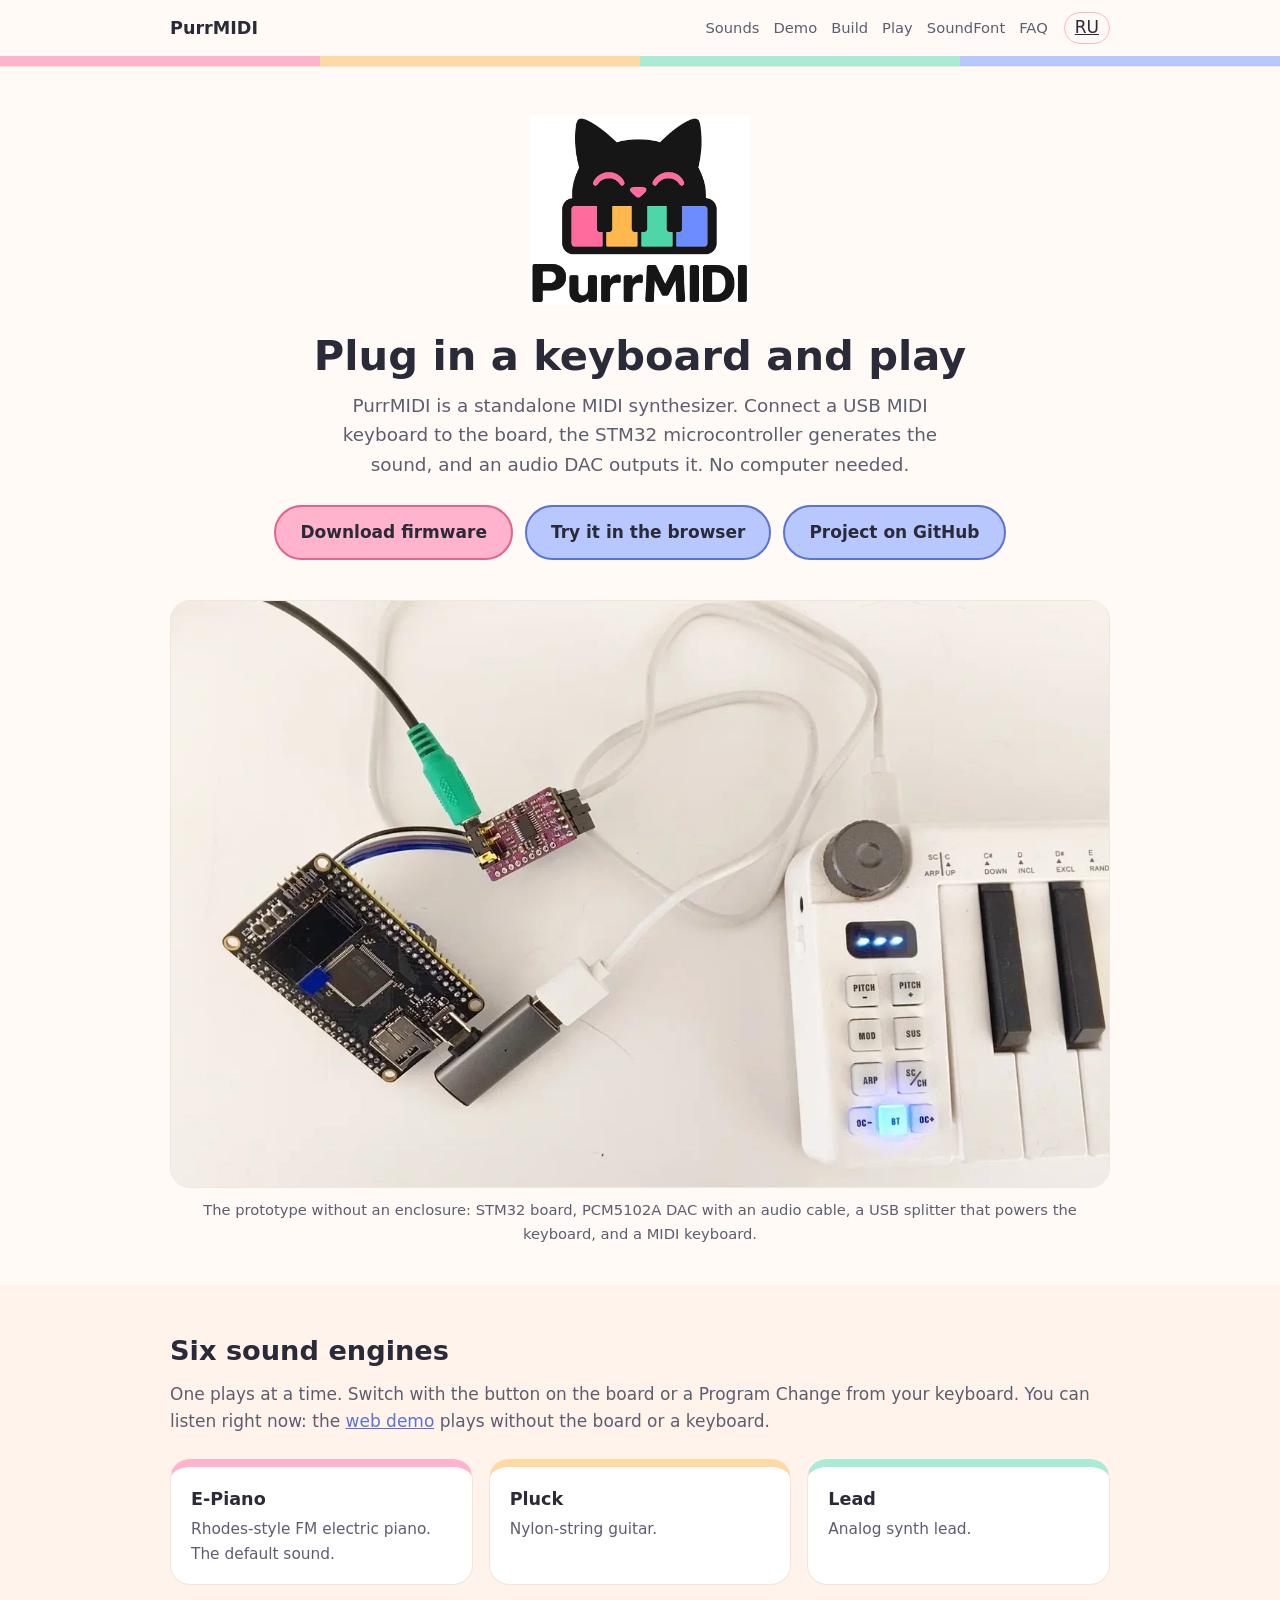
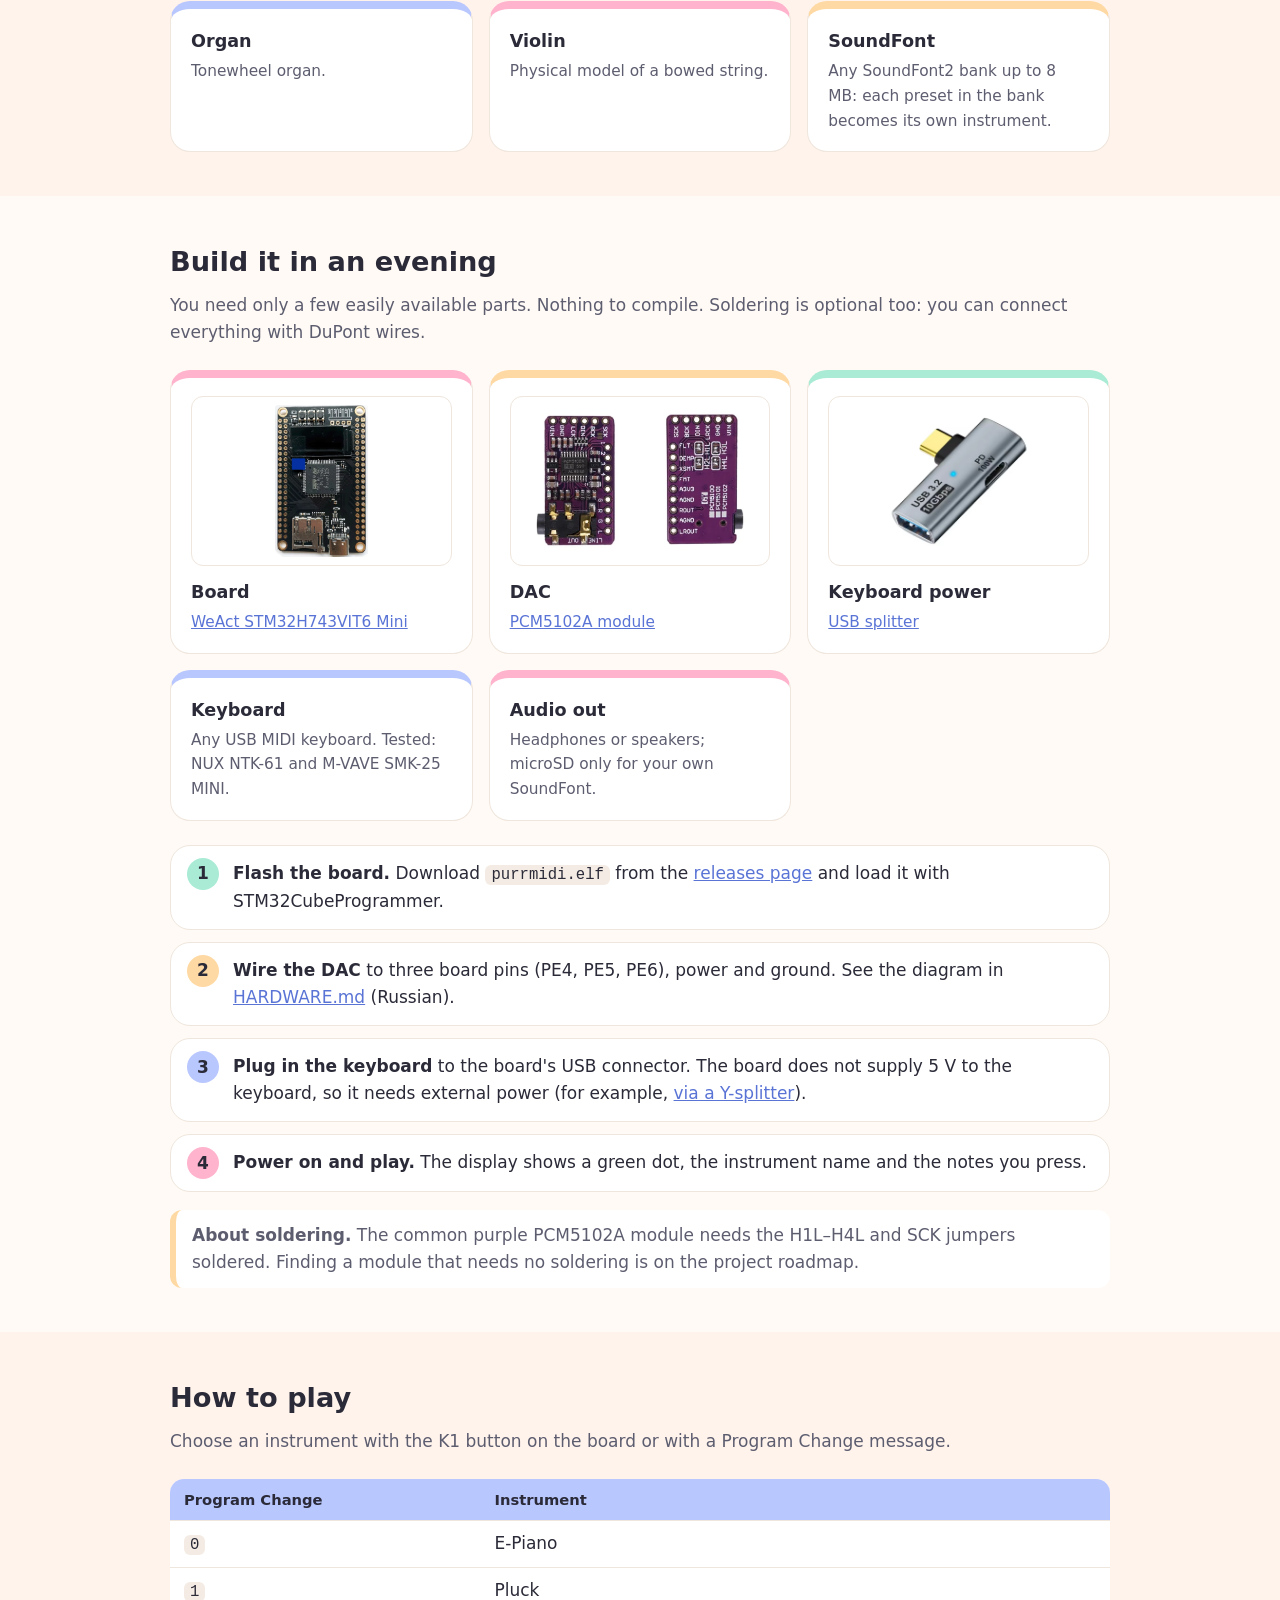
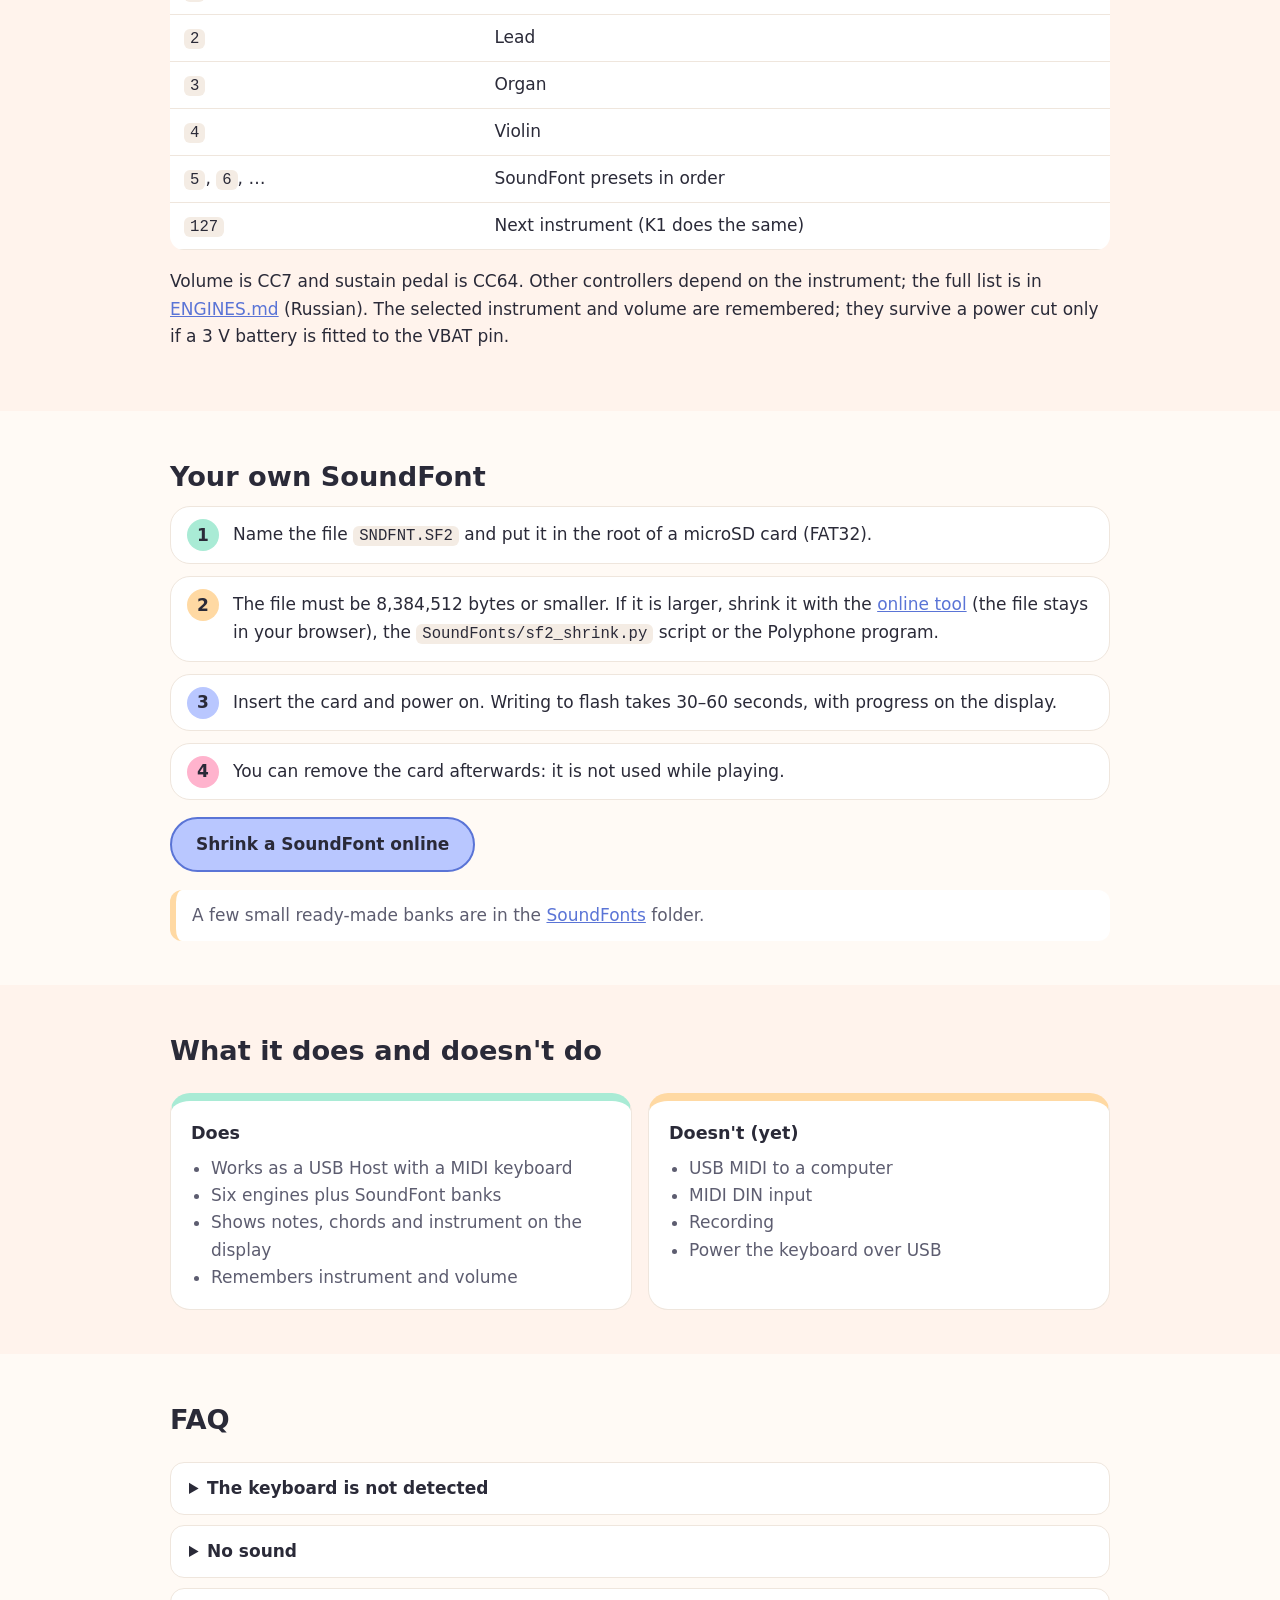
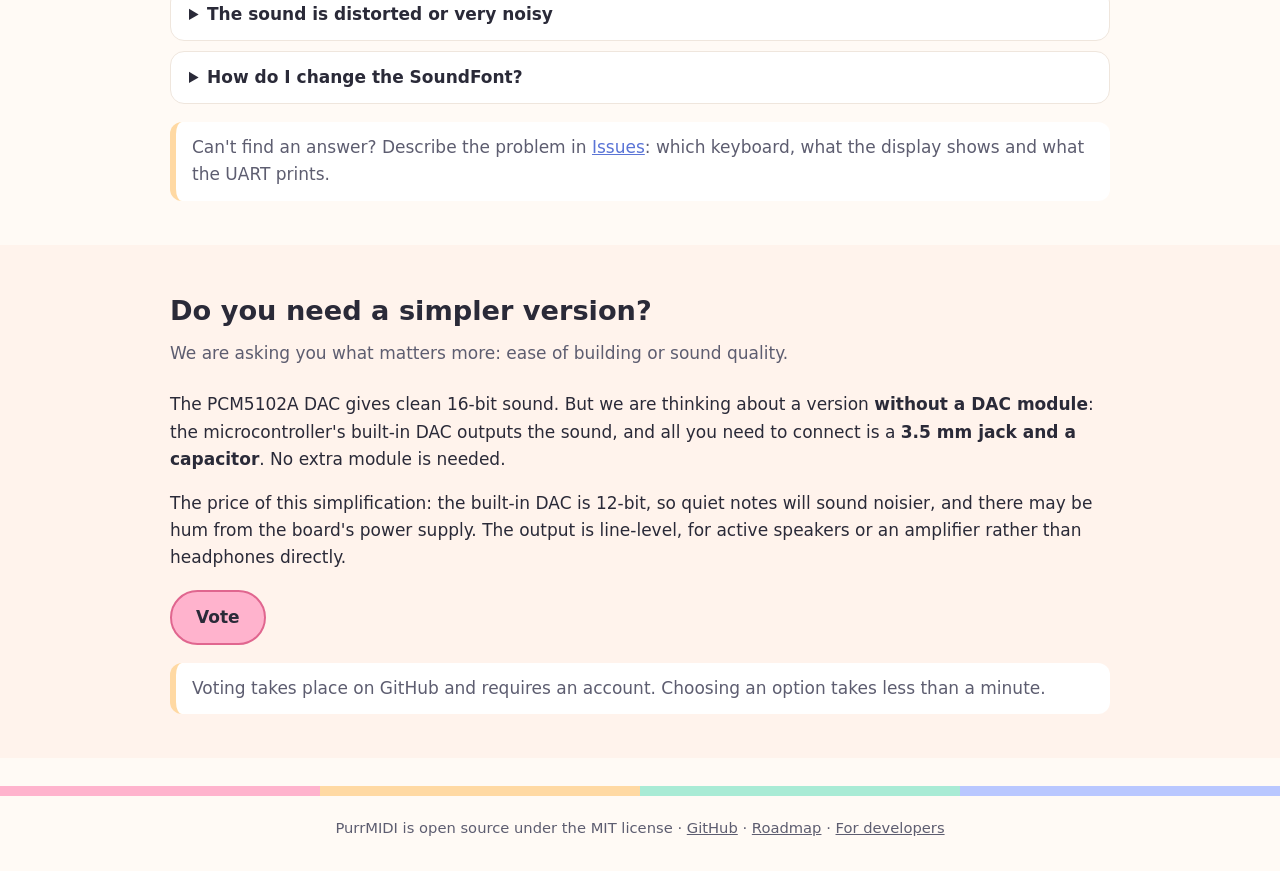
==== commit ee65aca9: "added photo to site" ====
--- a/site/index.html
+++ b/site/index.html
@@ -3,11 +3,31 @@
 <head>
 <meta charset="utf-8">
 <meta name="viewport" content="width=device-width, initial-scale=1">
-<title>PurrMIDI — a standalone MIDI synthesizer on STM32</title>
-<meta name="description" content="Plug in a USB MIDI keyboard and start playing. DIY in an evening, open source.">
+<title>PurrMIDI — DIY standalone MIDI synthesizer on STM32H743 (open source)</title>
+<meta name="description" content="Open-source standalone MIDI synthesizer: plug a USB MIDI keyboard into an STM32H743 board and play. Six sound engines, SoundFont support, web demo, build guide.">
 <link rel="icon" href="logo.png">
-<link rel="alternate" hreflang="ru" href="ru/">
+<link rel="canonical" href="https://purrrock.github.io/purrmidi/">
+<link rel="alternate" hreflang="en" href="https://purrrock.github.io/purrmidi/">
+<link rel="alternate" hreflang="ru" href="https://purrrock.github.io/purrmidi/ru/">
+<link rel="alternate" hreflang="x-default" href="https://purrrock.github.io/purrmidi/">
+<meta property="og:type" content="website">
+<meta property="og:site_name" content="PurrMIDI">
+<meta property="og:title" content="PurrMIDI — standalone MIDI synthesizer on STM32">
+<meta property="og:description" content="Open-source standalone MIDI synthesizer: plug a USB MIDI keyboard into an STM32H743 board and play. Six sound engines, SoundFont support, web demo, build guide.">
+<meta property="og:url" content="https://purrrock.github.io/purrmidi/">
+<meta property="og:image" content="https://purrrock.github.io/purrmidi/og-image.png">
+<meta property="og:image:width" content="1200">
+<meta property="og:image:height" content="630">
+<meta property="og:image:alt" content="PurrMIDI logo: a cat behind piano keys">
+<meta property="og:locale" content="en_US">
+<meta property="og:locale:alternate" content="ru_RU">
+<meta name="twitter:card" content="summary_large_image">
+<meta name="twitter:title" content="PurrMIDI — standalone MIDI synthesizer on STM32">
+<meta name="twitter:description" content="Open-source standalone MIDI synthesizer: plug a USB MIDI keyboard into an STM32H743 board and play. Six sound engines, SoundFont support, web demo, build guide.">
+<meta name="twitter:image" content="https://purrrock.github.io/purrmidi/og-image.png">
+<script type="application/ld+json">[{"@context": "https://schema.org", "@type": "WebSite", "name": "PurrMIDI", "url": "https://purrrock.github.io/purrmidi/", "inLanguage": ["en", "ru"]}, {"@context": "https://schema.org", "@type": "SoftwareSourceCode", "name": "PurrMIDI", "description": "Open-source standalone MIDI synthesizer: plug a USB MIDI keyboard into an STM32H743 board and play. Six sound engines, SoundFont support, web demo, build guide.", "codeRepository": "https://github.com/purrrock/purrmidi", "programmingLanguage": ["C", "C++"], "license": "https://opensource.org/licenses/MIT", "url": "https://purrrock.github.io/purrmidi/", "image": "https://purrrock.github.io/purrmidi/og-image.png"}]</script>
 <link rel="stylesheet" href="style.css">
+<meta name="google-site-verification" content="mLHJyLc0XOCvqxKLo1yPh7XvMOrj1wEibd_iww4wKAA" />
 </head>
 <body>
 
@@ -40,9 +60,10 @@
 </div>
 
 <div class="wrap" style="padding-bottom:40px">
-  <div class="media">
-    <div><strong>Photo and video coming soon</strong><br>Wiring and first sound</div>
-  </div>
+  <figure class="photo">
+    <img src="PurrMIDI_without_enclosure.webp" width="1265" height="790" alt="PurrMIDI prototype without an enclosure: STM32 board, PCM5102A DAC with an audio cable, a USB splitter and a small MIDI keyboard">
+    <figcaption>The prototype without an enclosure: STM32 board, PCM5102A DAC with an audio cable, a USB splitter that powers the keyboard, and a MIDI keyboard.</figcaption>
+  </figure>
 </div>
 
 <section id="sounds" class="tint">
--- a/site/style.css
+++ b/site/style.css
@@ -87,6 +87,14 @@
 }
 .card.part a.pic { display: block; }
 
+/* Фото сборки */
+figure.photo { margin: 0; }
+figure.photo img {
+  display: block; width: 100%; height: auto;
+  border: 1px solid var(--line); border-radius: var(--radius);
+}
+figure.photo figcaption { margin-top: 10px; text-align: center; color: var(--ink-soft); font-size: .92rem; }
+
 /* Место под фото и видео */
 .media {
   display: grid; place-items: center; min-height: 220px;
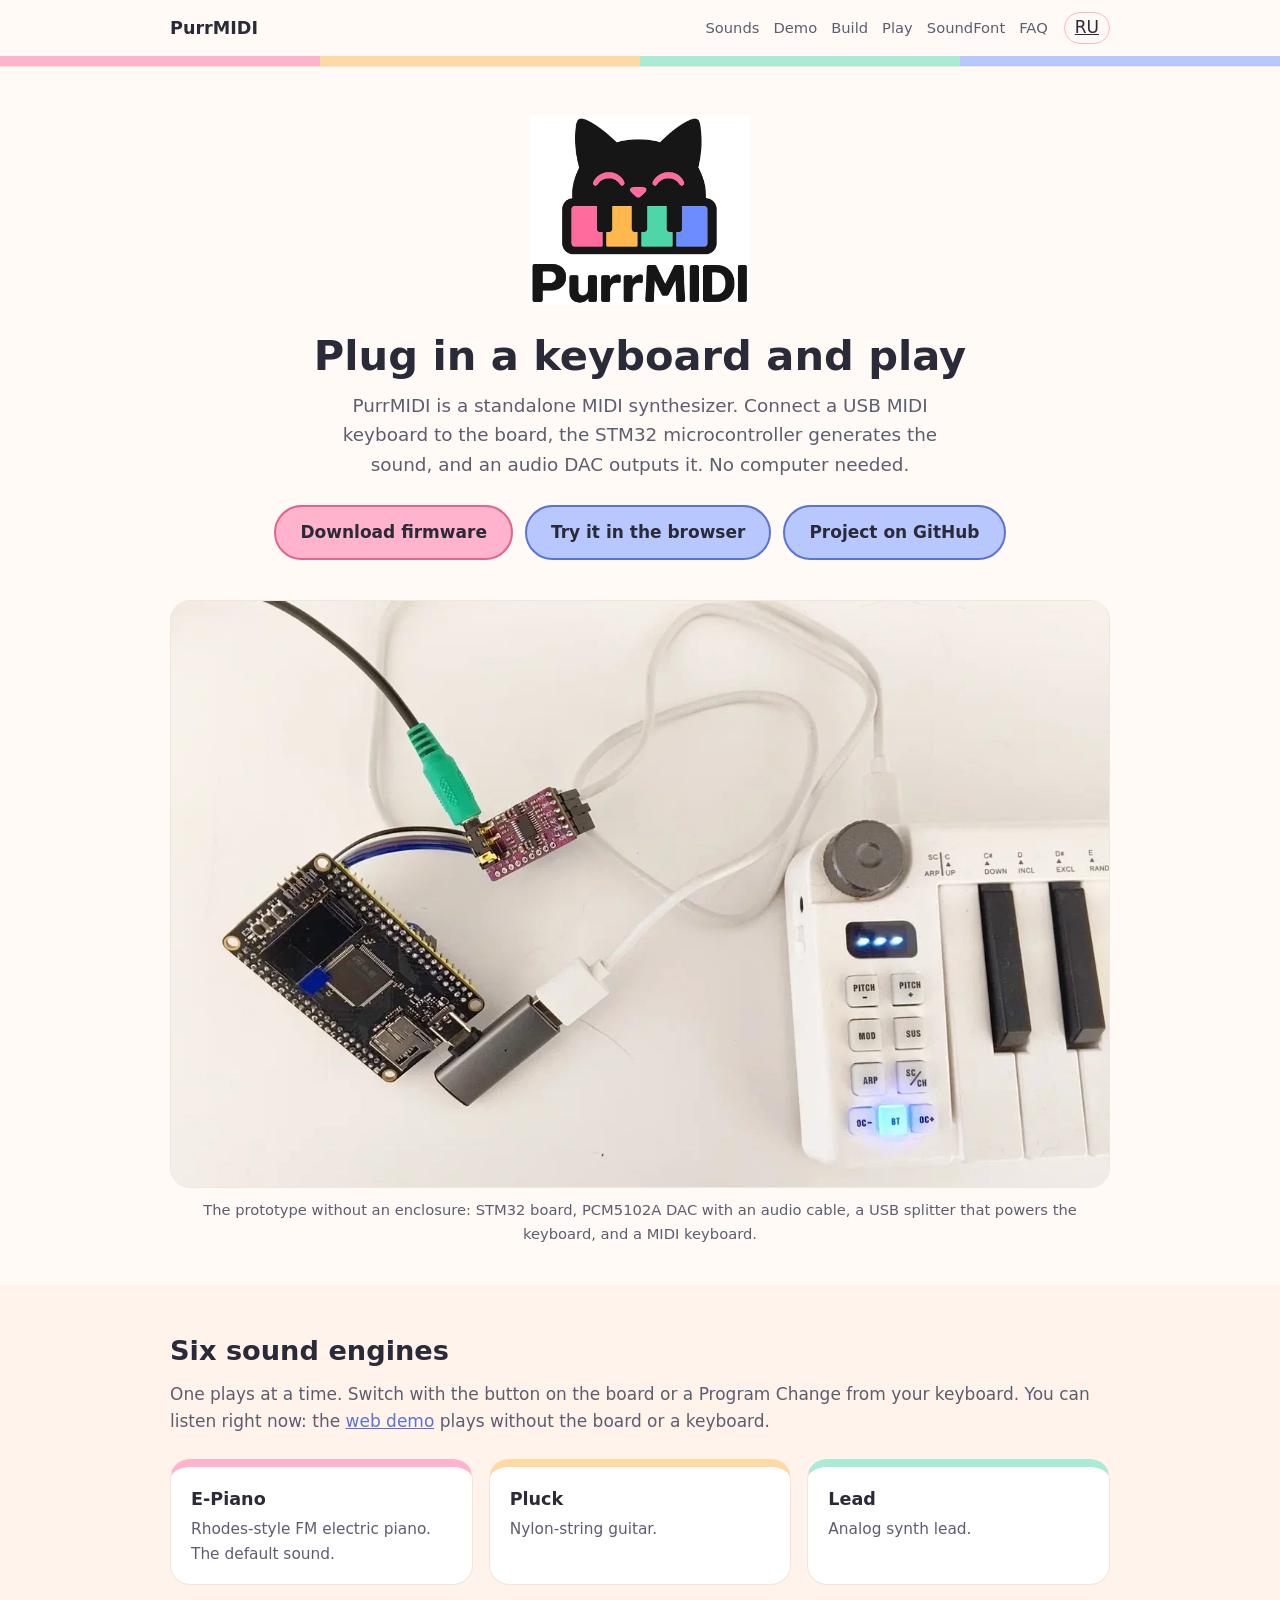
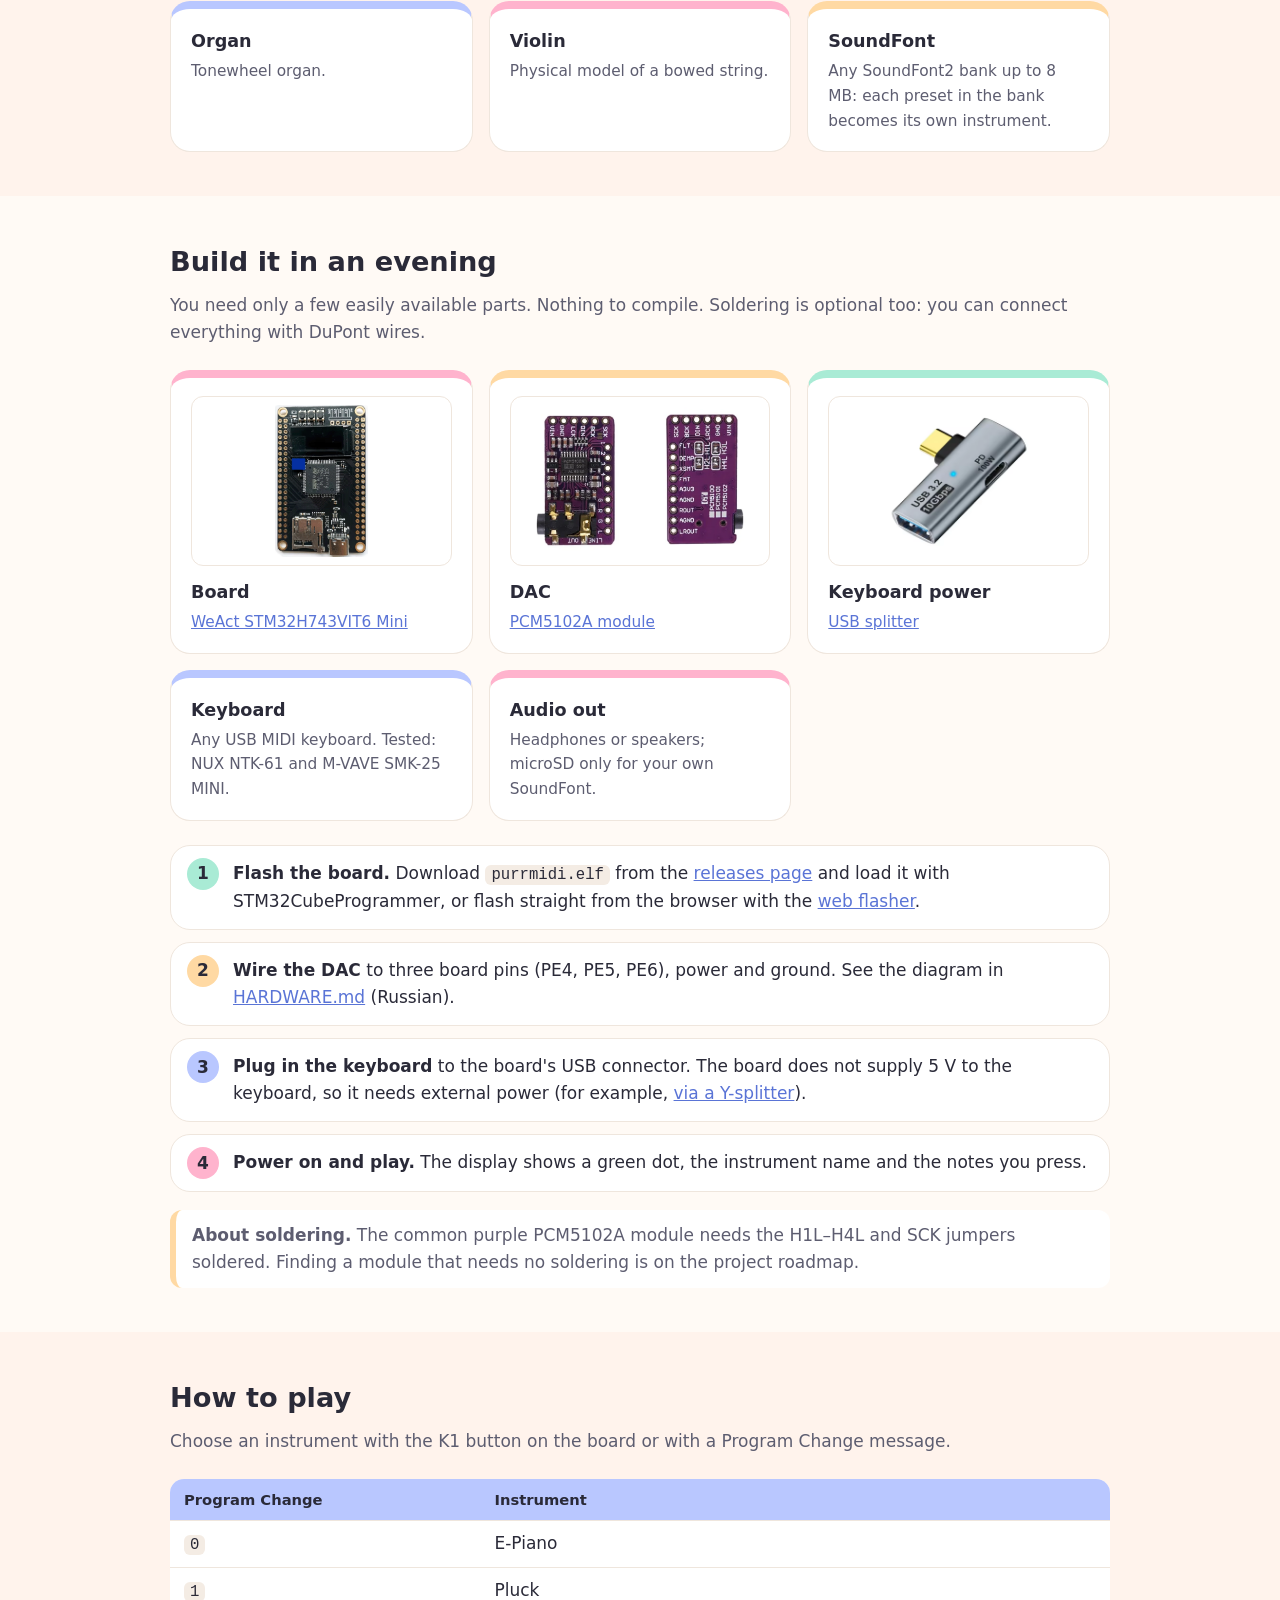
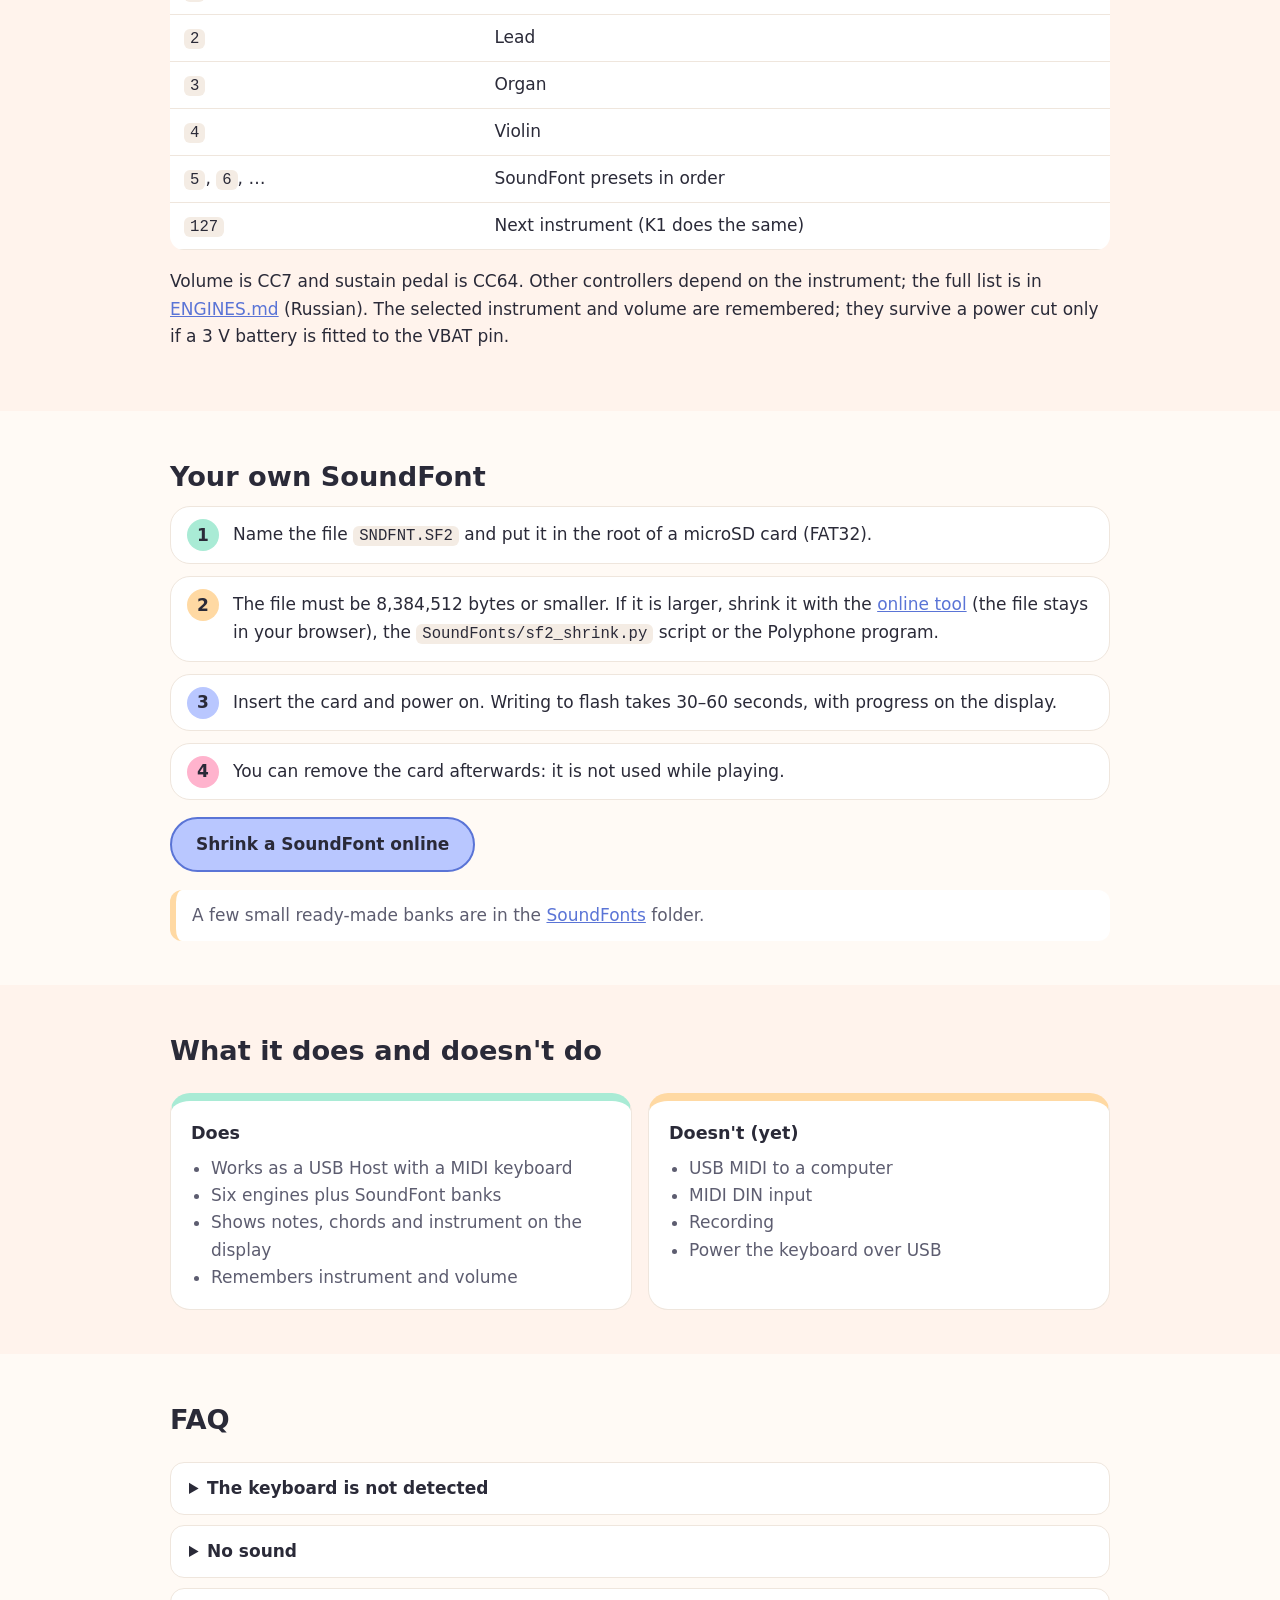
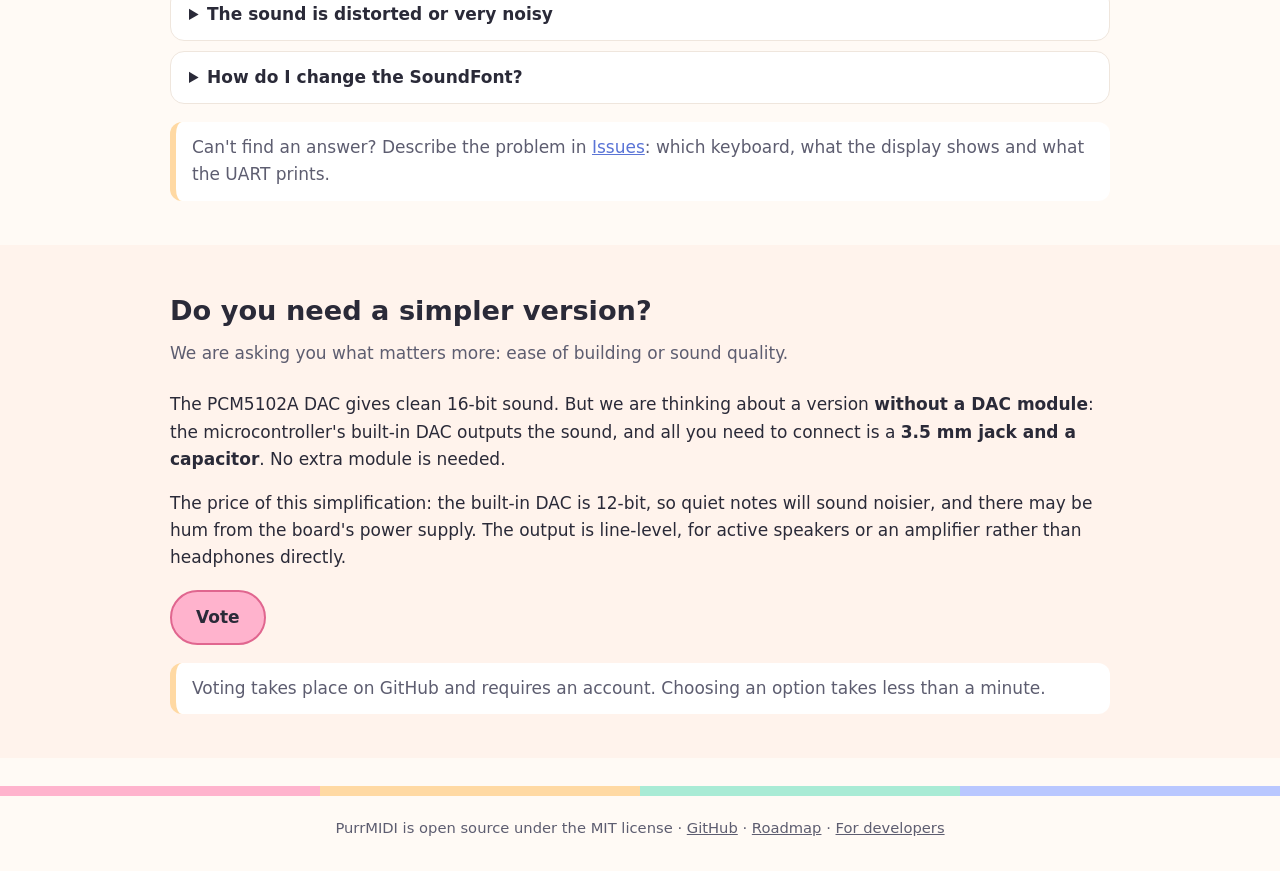
==== commit 2109d857: "purrmidi-web-flasher" ====
--- a/site/index.html
+++ b/site/index.html
@@ -93,7 +93,7 @@
       <div class="card"><h3>Audio out</h3><p>Headphones or speakers; microSD only for your own SoundFont.</p></div>
     </div>
     <ol class="steps">
-      <li><strong>Flash the board.</strong> Download <code>purrmidi.elf</code> from the <a href="https://github.com/purrrock/purrmidi/releases/latest">releases page</a> and load it with STM32CubeProgrammer.</li>
+      <li><strong>Flash the board.</strong> Download <code>purrmidi.elf</code> from the <a href="https://github.com/purrrock/purrmidi/releases/latest">releases page</a> and load it with STM32CubeProgrammer, or flash straight from the browser with the <a href="flash/">web flasher</a>.</li>
       <li><strong>Wire the DAC</strong> to three board pins (PE4, PE5, PE6), power and ground. See the diagram in <a href="https://github.com/purrrock/purrmidi/blob/main/docs/HARDWARE.md">HARDWARE.md</a> (Russian).</li>
       <li><strong>Plug in the keyboard</strong> to the board's USB connector. The board does not supply 5 V to the keyboard, so it needs external power (for example, <a href="https://aliexpress.ru/item/1005008193444956.html">via a Y-splitter</a>).</li>
       <li><strong>Power on and play.</strong> The display shows a green dot, the instrument name and the notes you press.</li>
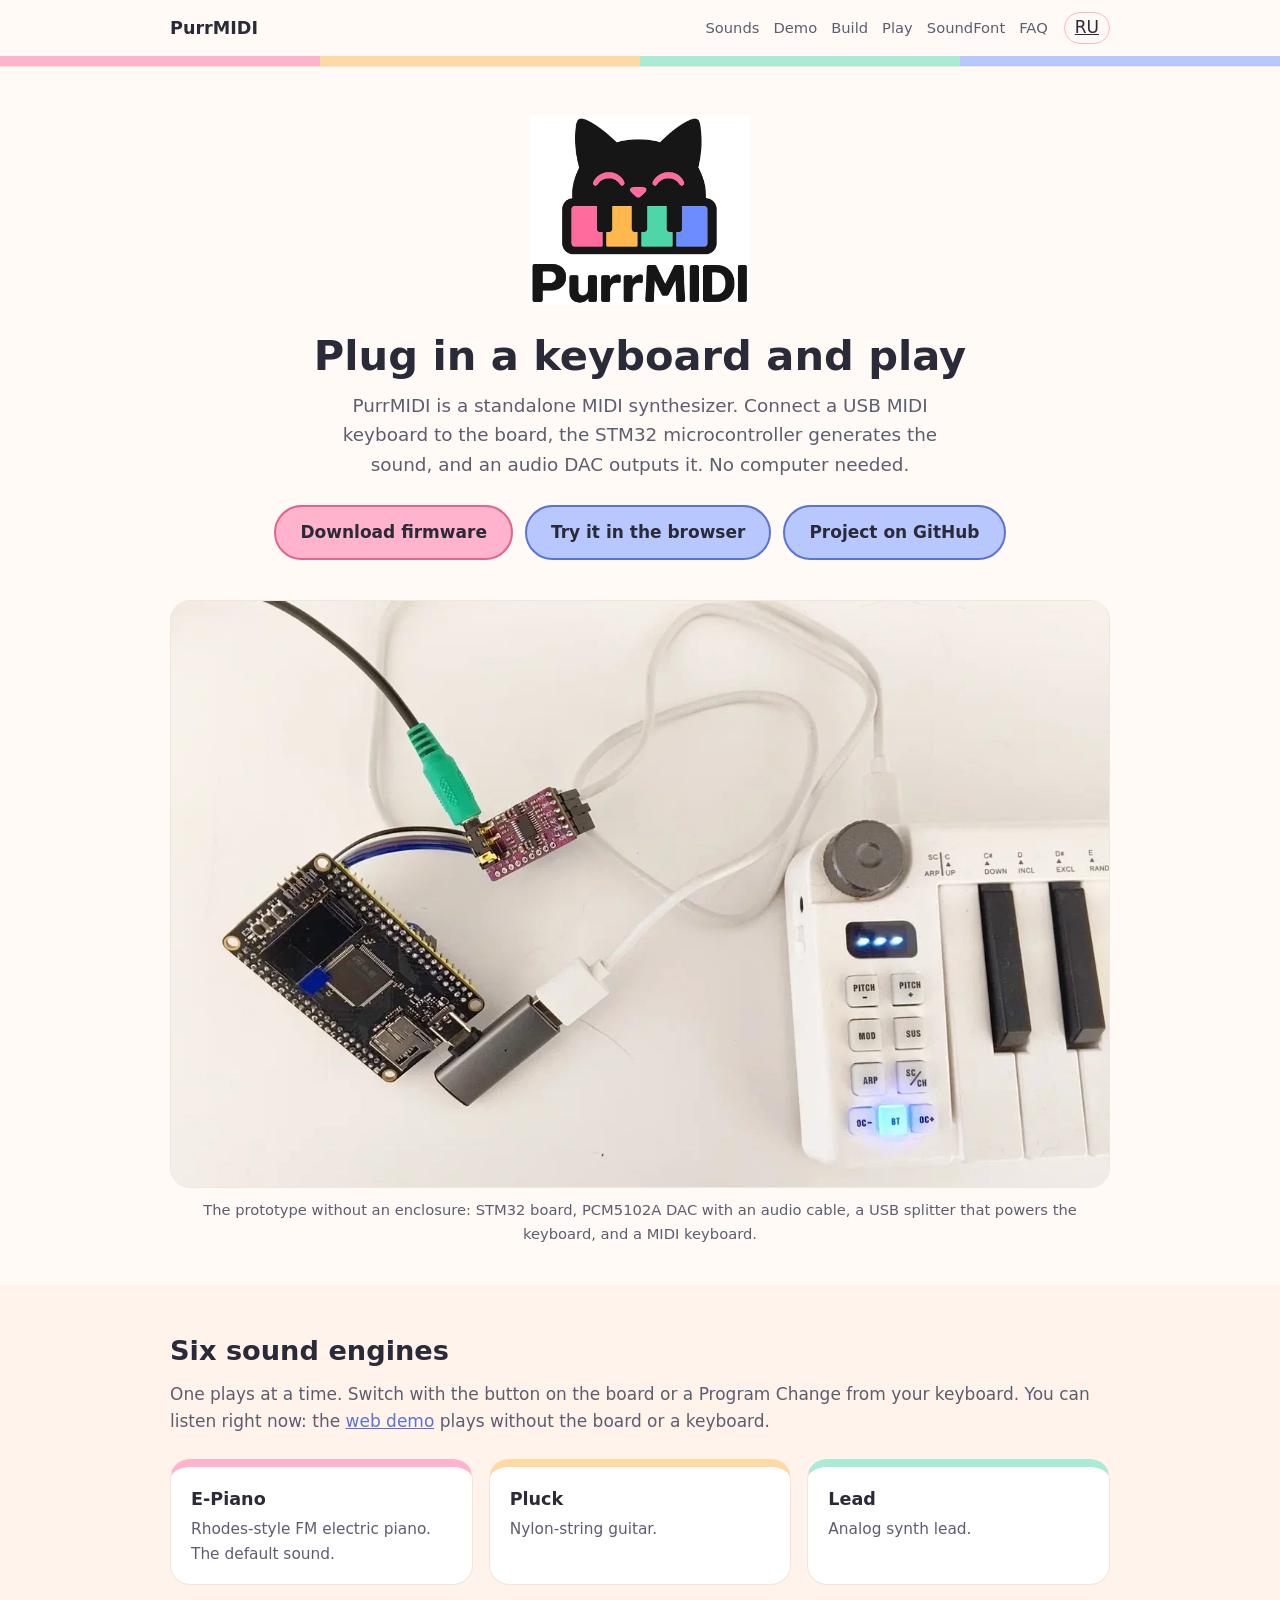
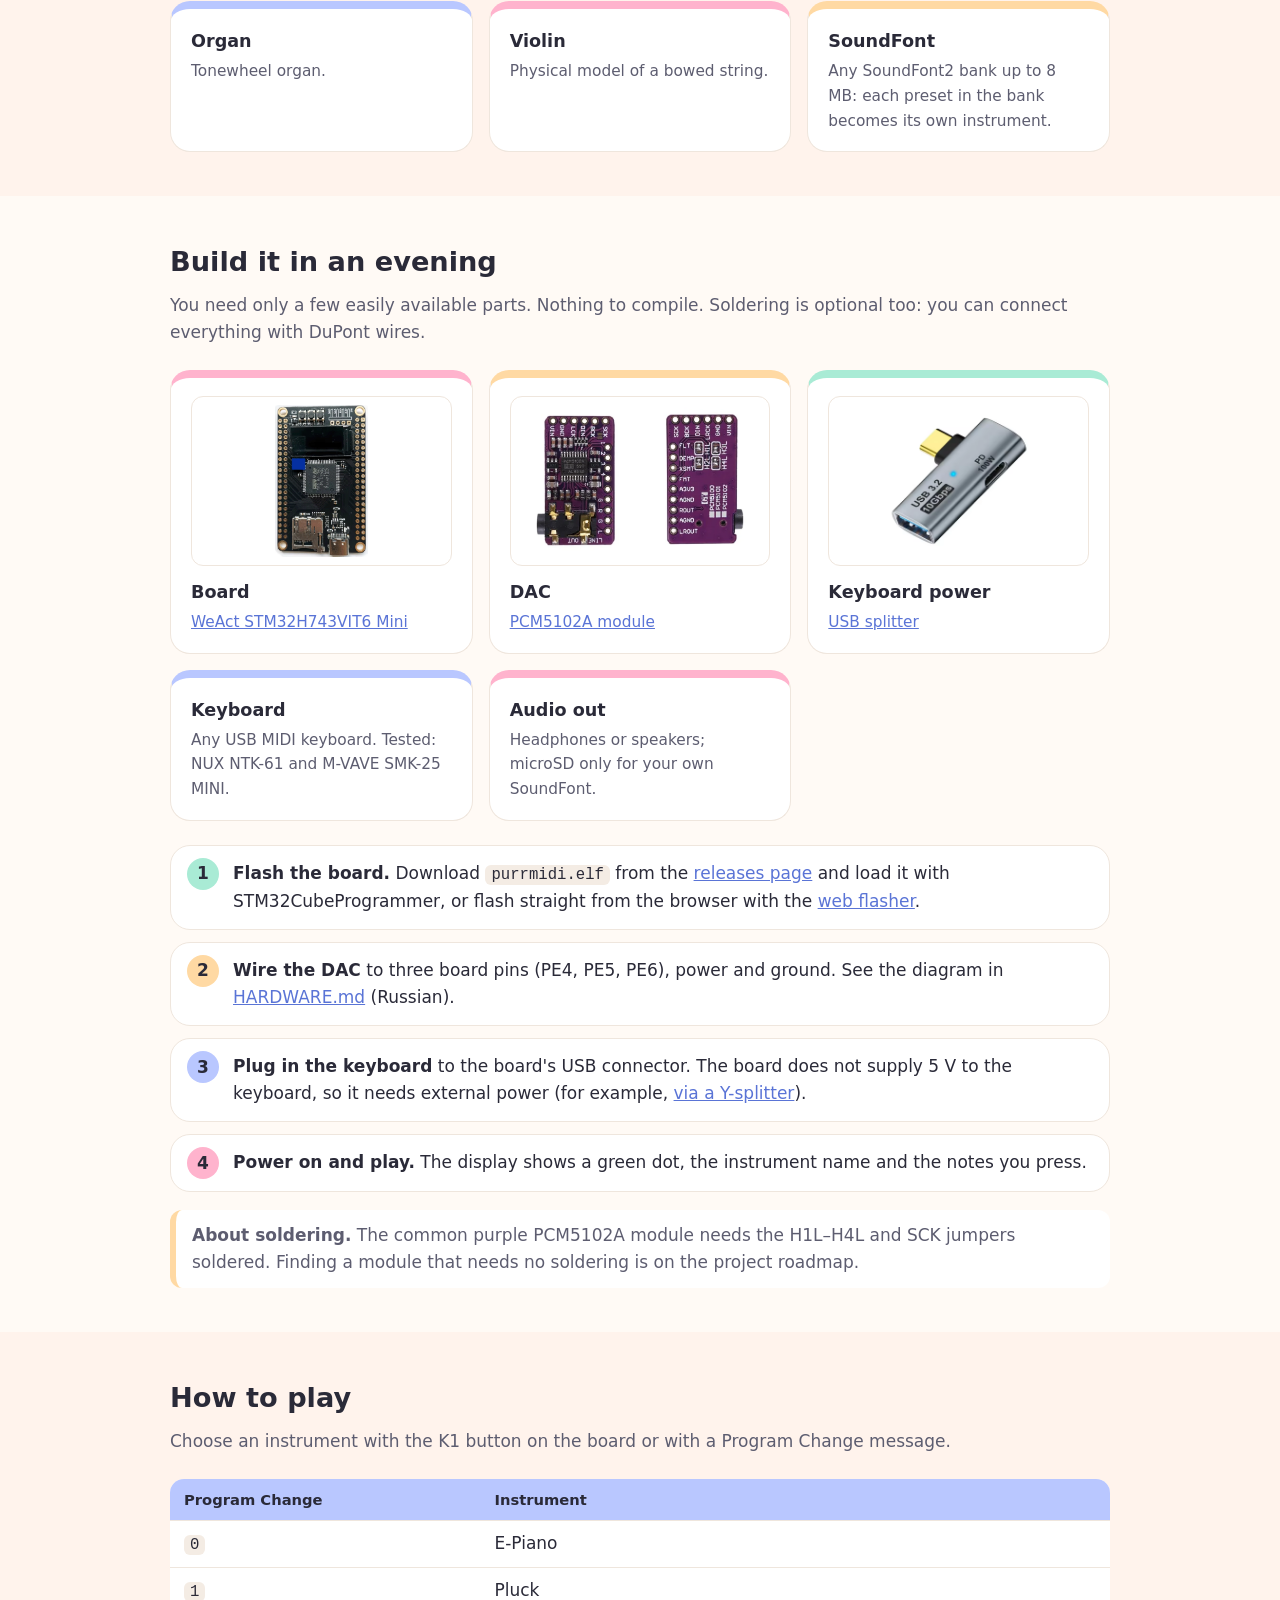
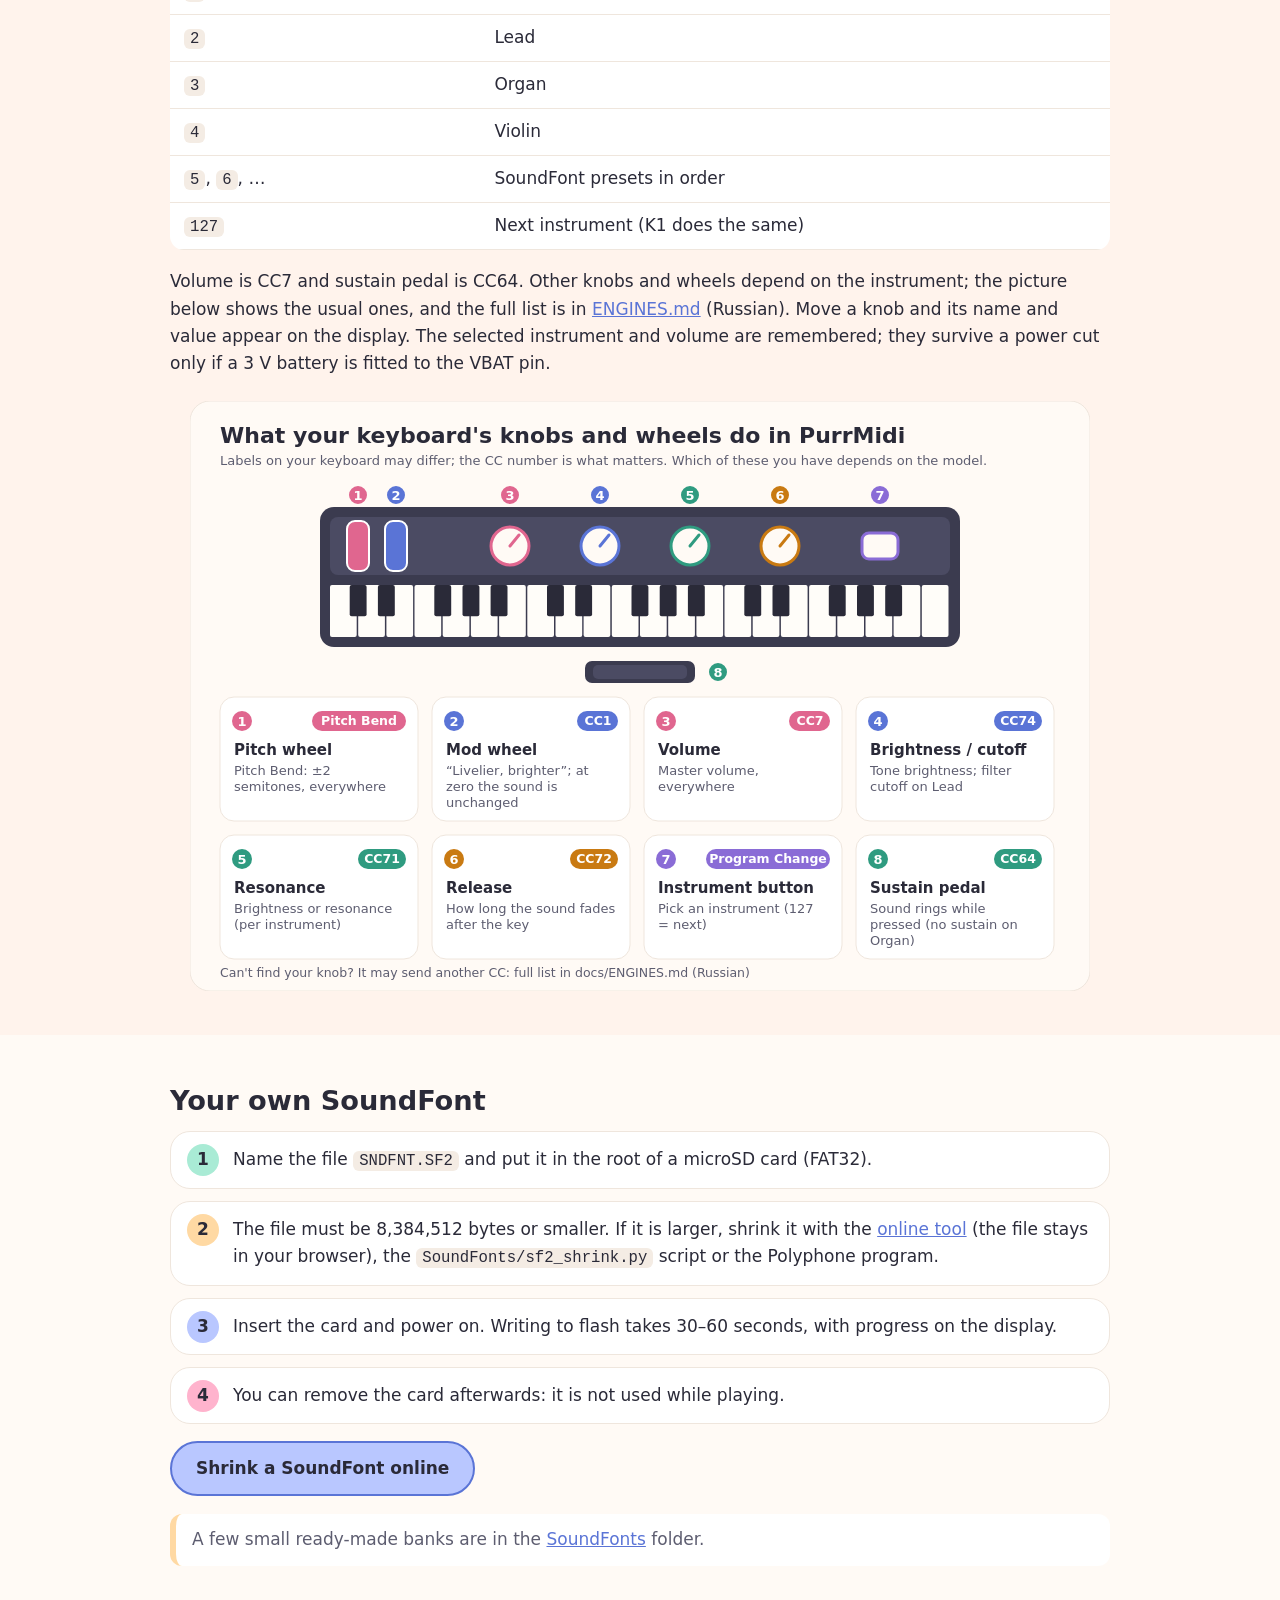
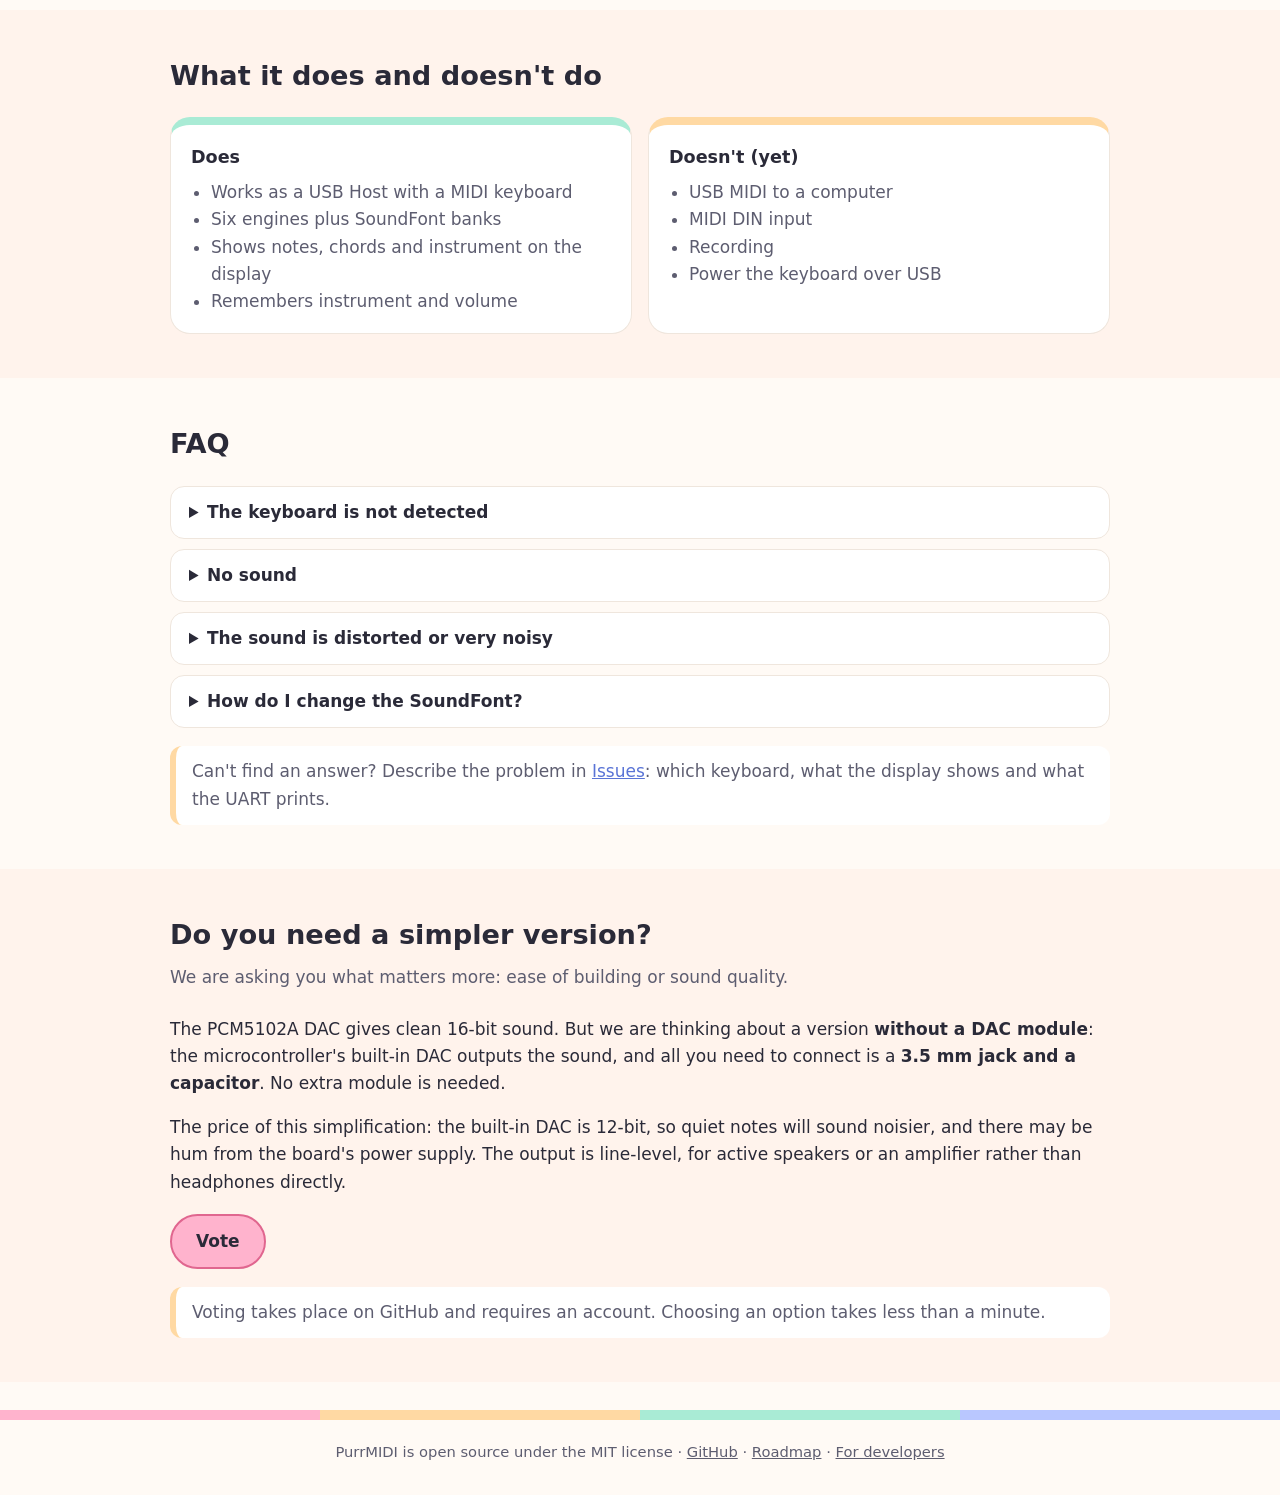
==== commit 59a0da9d: "purrmidi-cc-table-readme-split.patch" ====
--- a/site/index.html
+++ b/site/index.html
@@ -118,7 +118,8 @@
       <tr><td><code>127</code></td><td>Next instrument (K1 does the same)</td></tr>
     </table>
     </div>
-    <p style="margin-top:18px">Volume is CC7 and sustain pedal is CC64. Other controllers depend on the instrument; the full list is in <a href="https://github.com/purrrock/purrmidi/blob/main/docs/ENGINES.md">ENGINES.md</a> (Russian). The selected instrument and volume are remembered; they survive a power cut only if a 3 V battery is fitted to the VBAT pin.</p>
+    <p style="margin-top:18px">Volume is CC7 and sustain pedal is CC64. Other knobs and wheels depend on the instrument; the picture below shows the usual ones, and the full list is in <a href="https://github.com/purrrock/purrmidi/blob/main/docs/ENGINES.md">ENGINES.md</a> (Russian). Move a knob and its name and value appear on the display. The selected instrument and volume are remembered; they survive a power cut only if a 3 V battery is fitted to the VBAT pin.</p>
+    <img src="controls_en.svg" width="900" height="590" style="display:block;margin:24px auto 0" alt="Diagram of a MIDI keyboard: pitch wheel, mod wheel (CC1), volume (CC7), brightness (CC74), resonance (CC71), release (CC72), an instrument button (Program Change) and the sustain pedal (CC64), with what each one does in PurrMidi" loading="lazy">
   </div>
 </section>
 
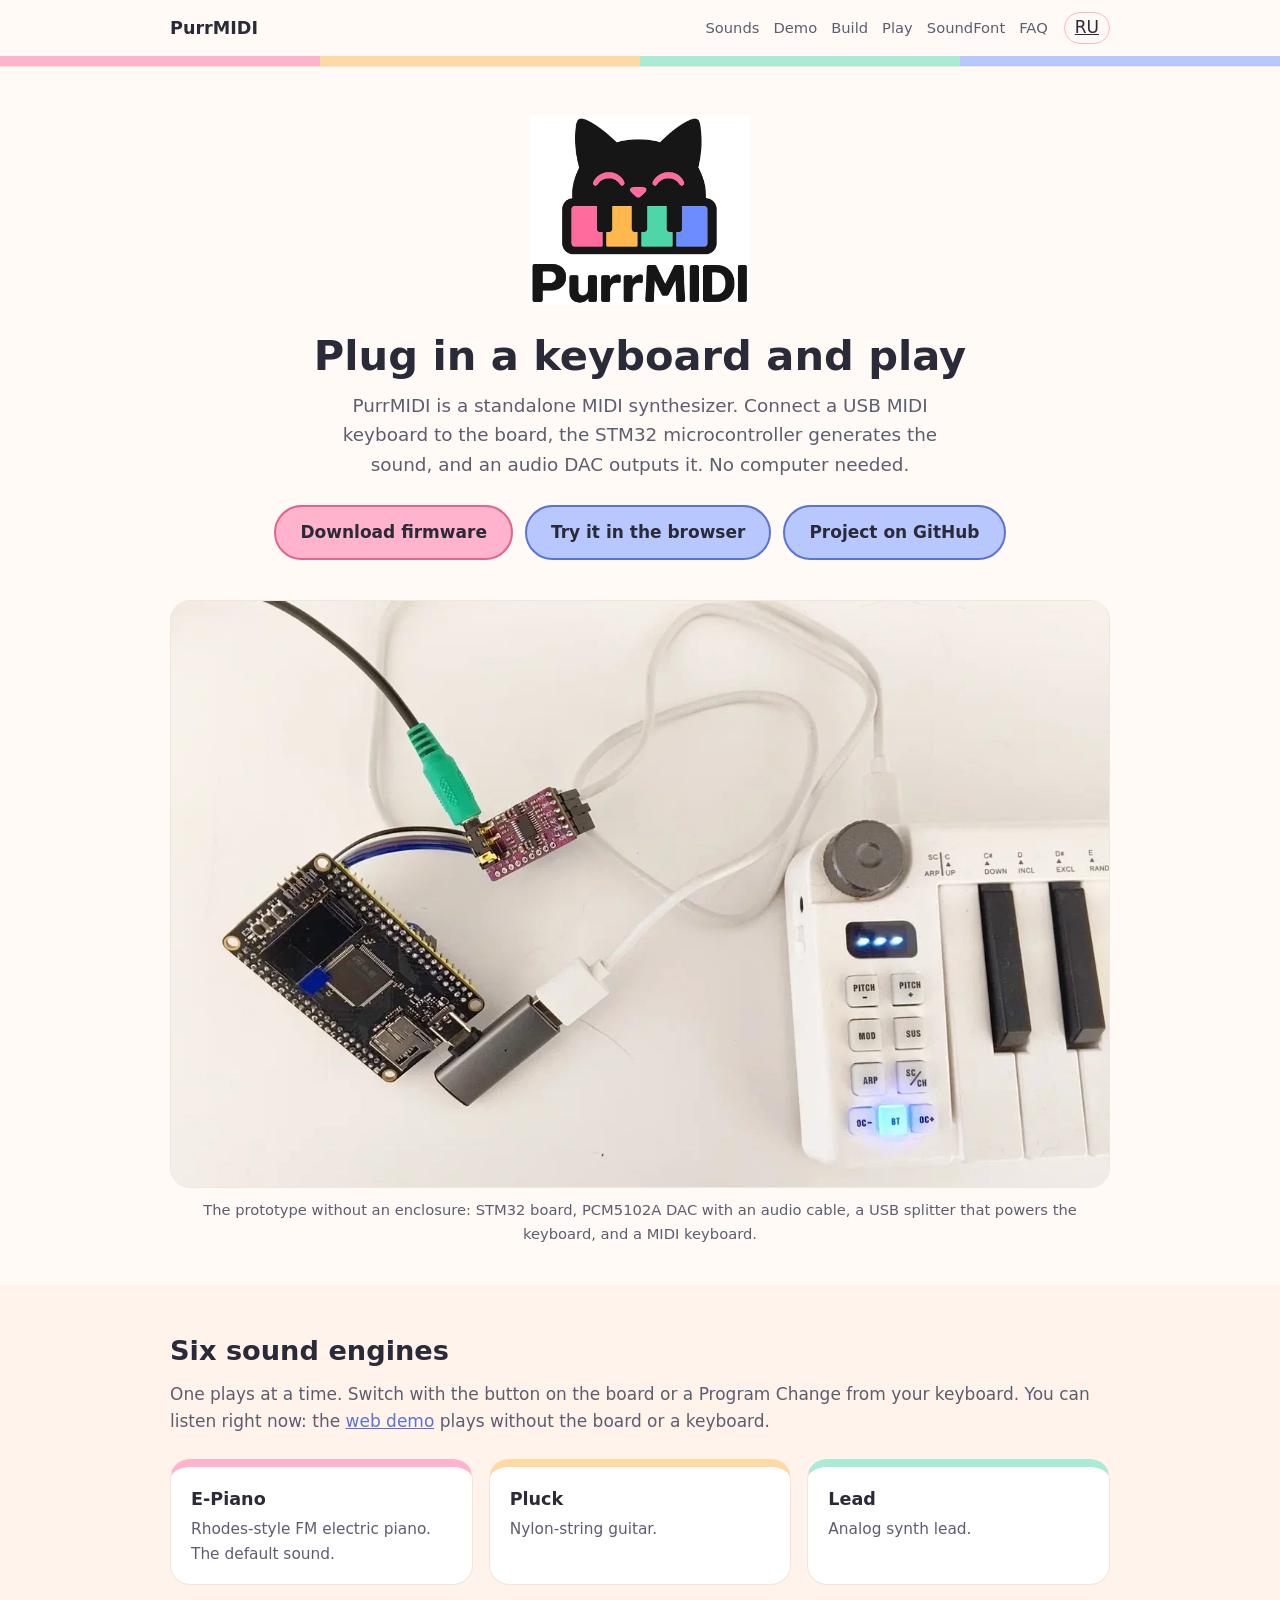
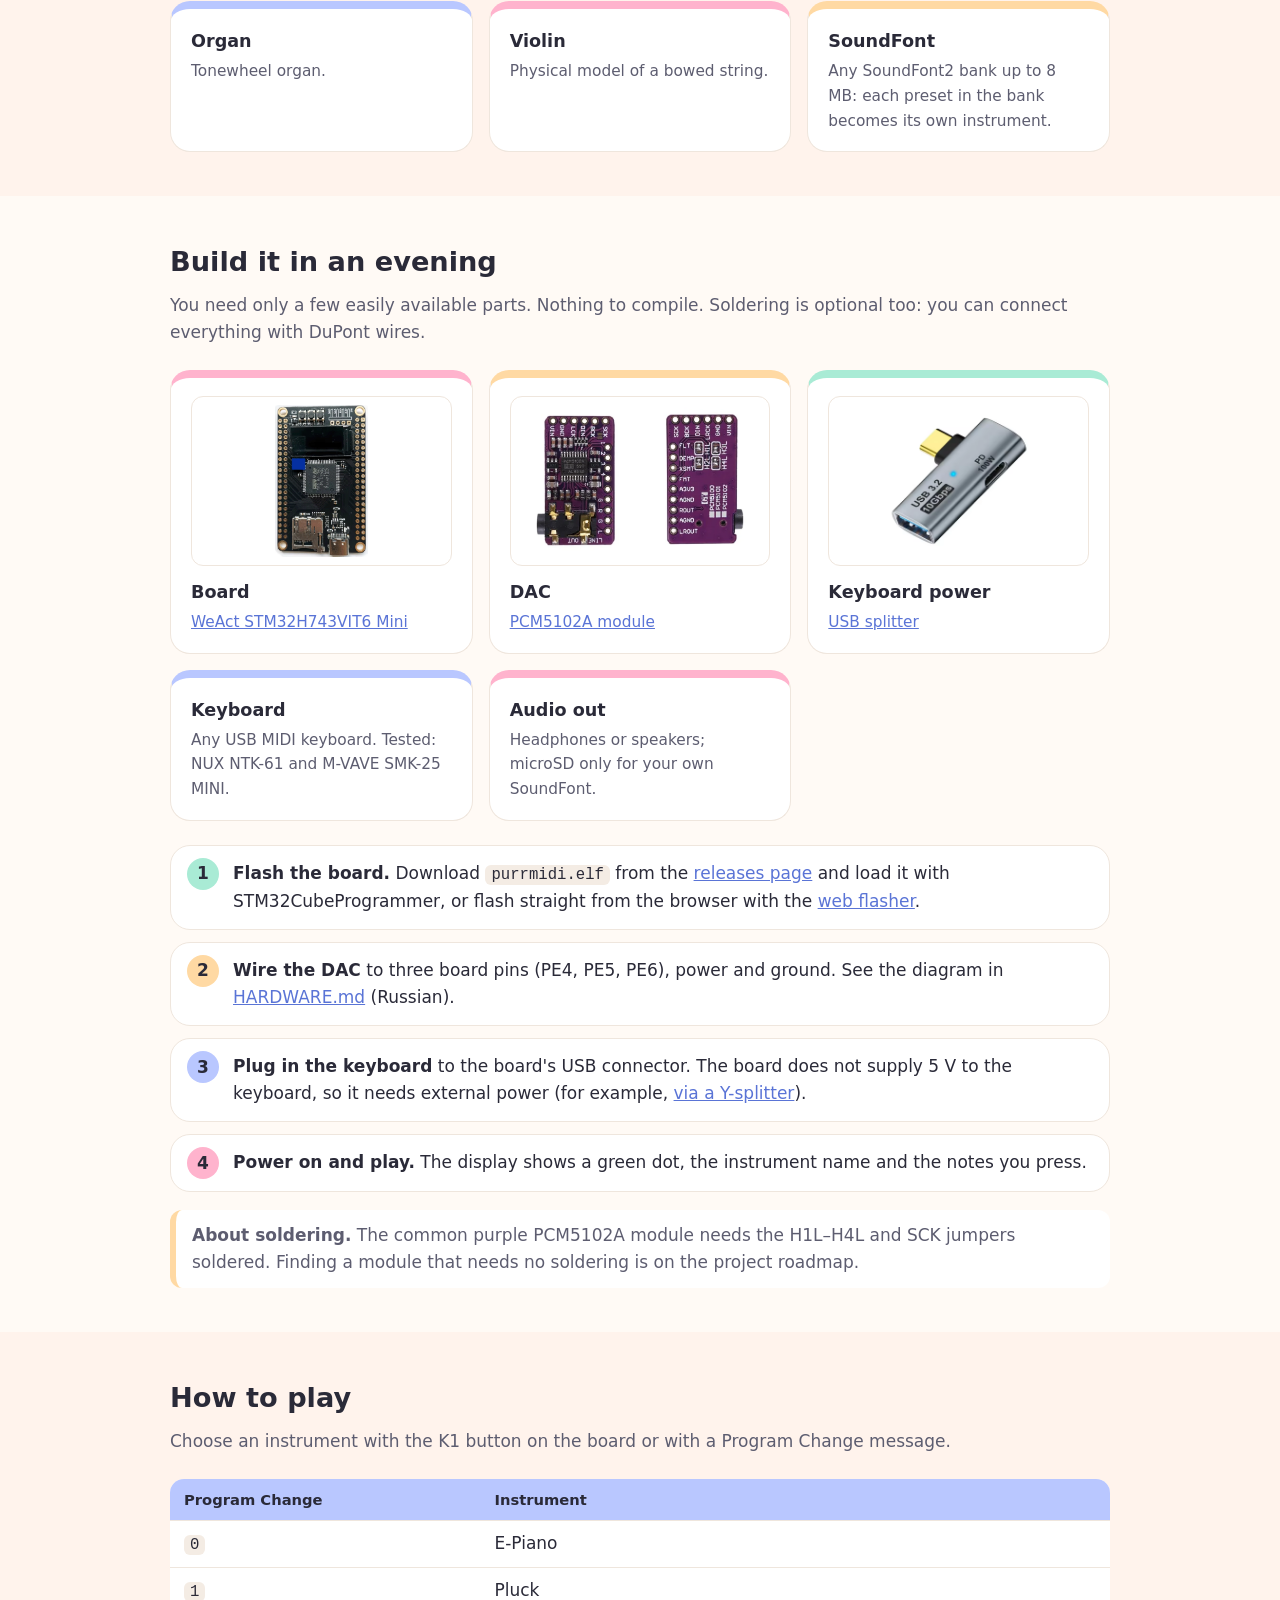
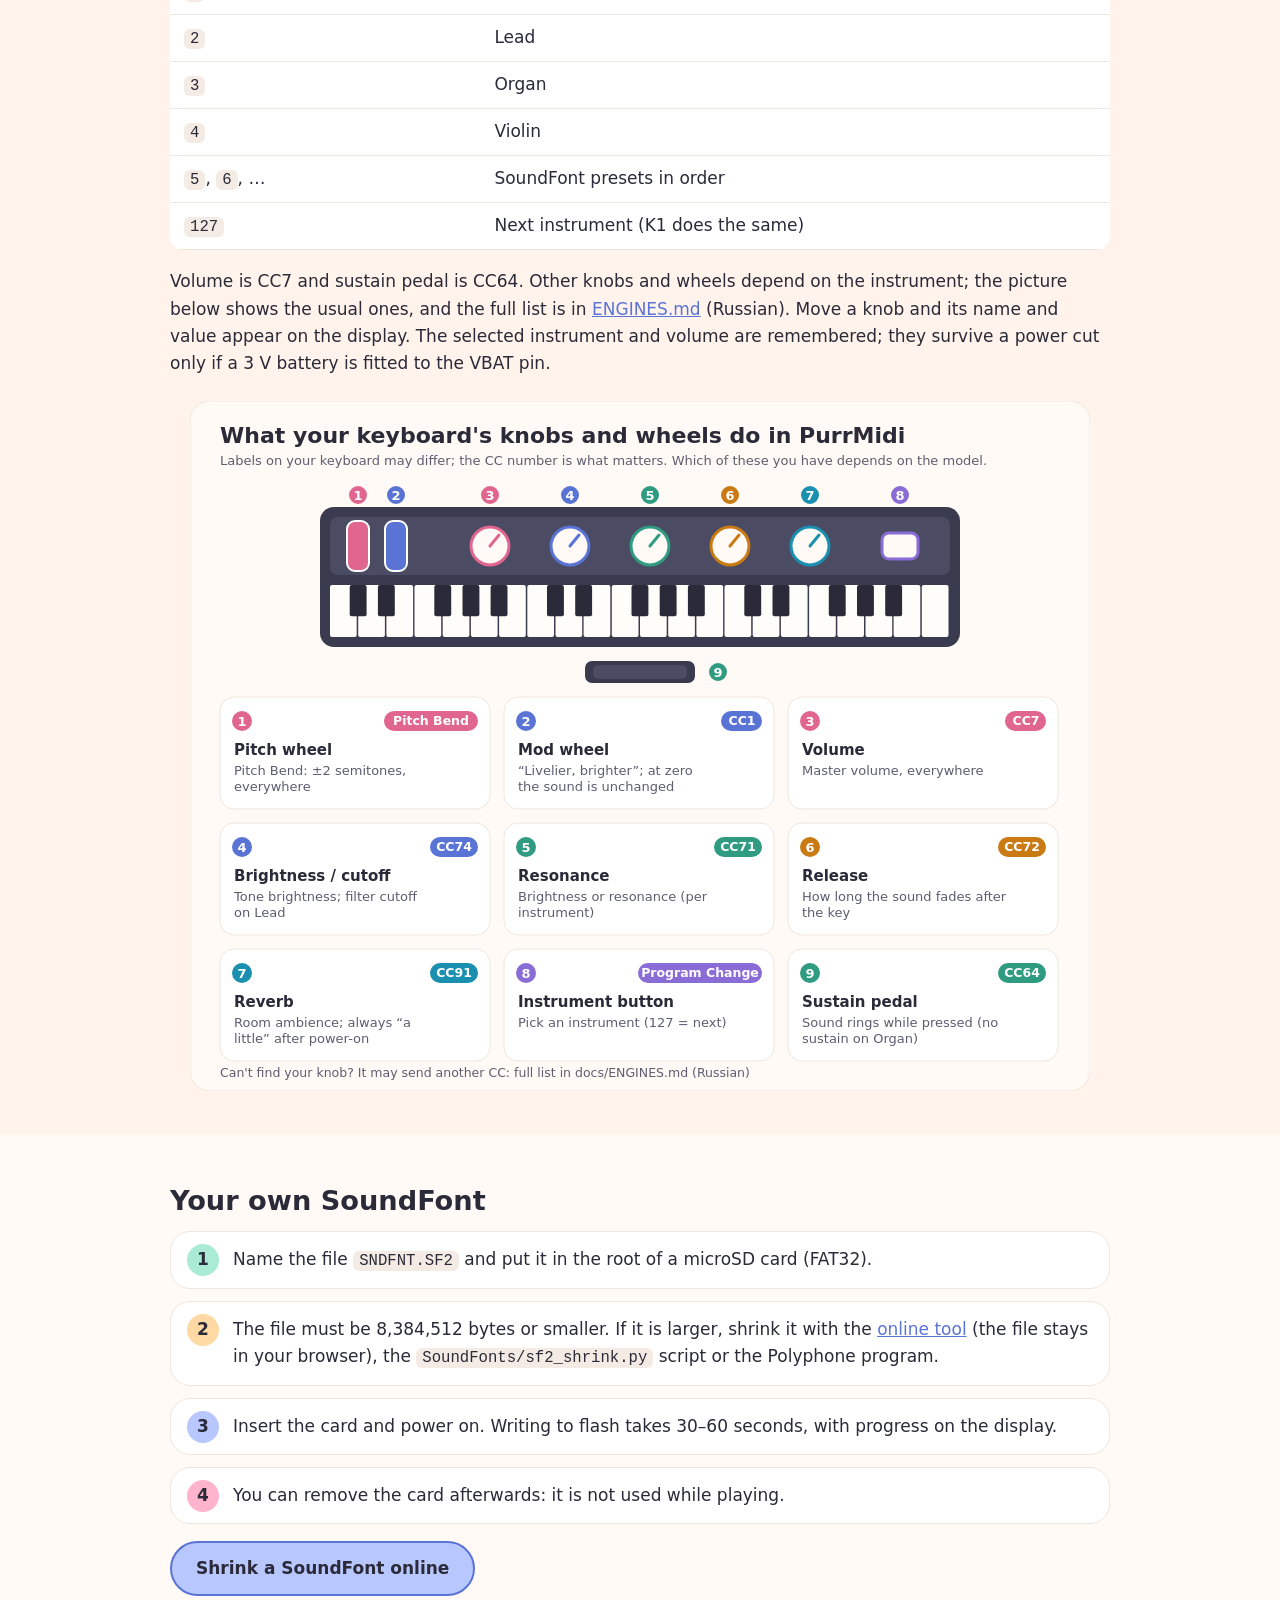
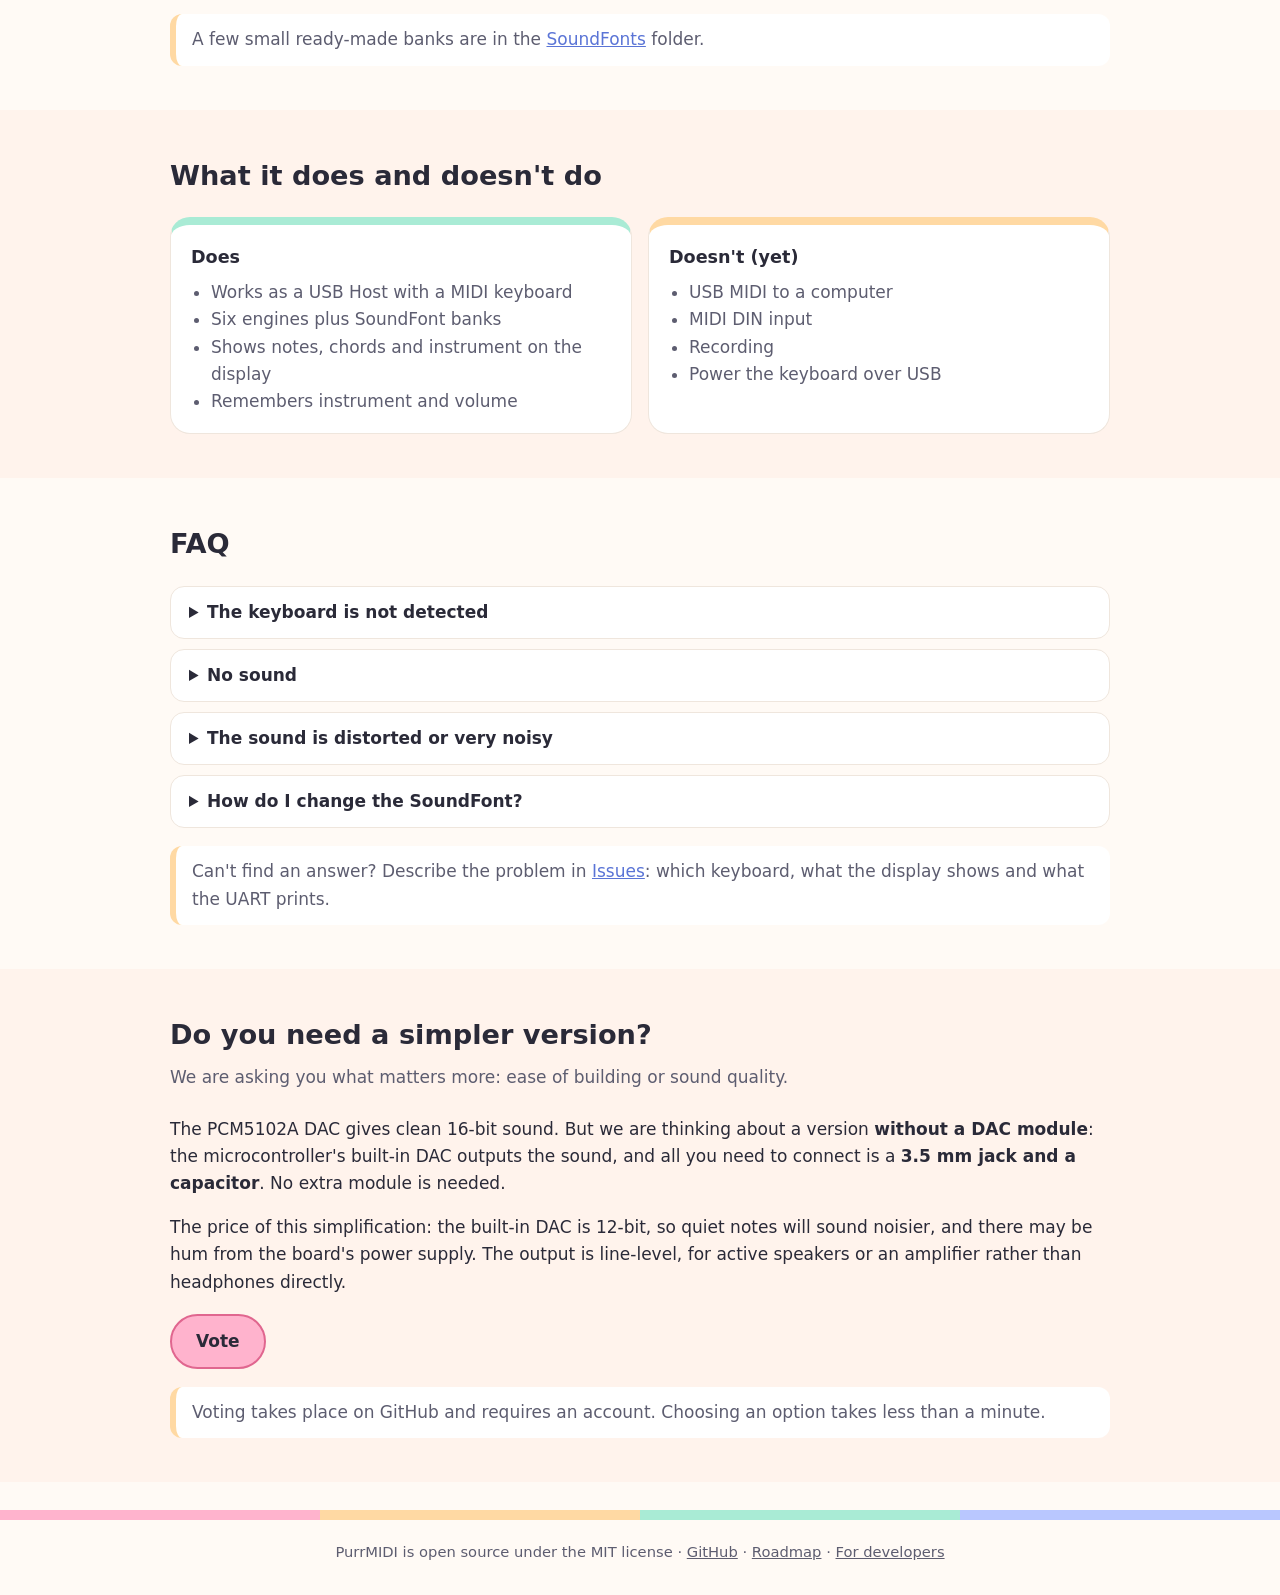
==== commit 514b215d: "Reverb" ====
--- a/site/index.html
+++ b/site/index.html
@@ -119,7 +119,7 @@
     </table>
     </div>
     <p style="margin-top:18px">Volume is CC7 and sustain pedal is CC64. Other knobs and wheels depend on the instrument; the picture below shows the usual ones, and the full list is in <a href="https://github.com/purrrock/purrmidi/blob/main/docs/ENGINES.md">ENGINES.md</a> (Russian). Move a knob and its name and value appear on the display. The selected instrument and volume are remembered; they survive a power cut only if a 3 V battery is fitted to the VBAT pin.</p>
-    <img src="controls_en.svg" width="900" height="590" style="display:block;margin:24px auto 0" alt="Diagram of a MIDI keyboard: pitch wheel, mod wheel (CC1), volume (CC7), brightness (CC74), resonance (CC71), release (CC72), an instrument button (Program Change) and the sustain pedal (CC64), with what each one does in PurrMidi" loading="lazy">
+    <img src="controls_en.svg" width="900" height="690" style="display:block;margin:24px auto 0" alt="Diagram of a MIDI keyboard: pitch wheel, mod wheel (CC1), volume (CC7), brightness (CC74), resonance (CC71), release (CC72), an instrument button (Program Change) and the sustain pedal (CC64), with what each one does in PurrMidi" loading="lazy">
   </div>
 </section>
 
